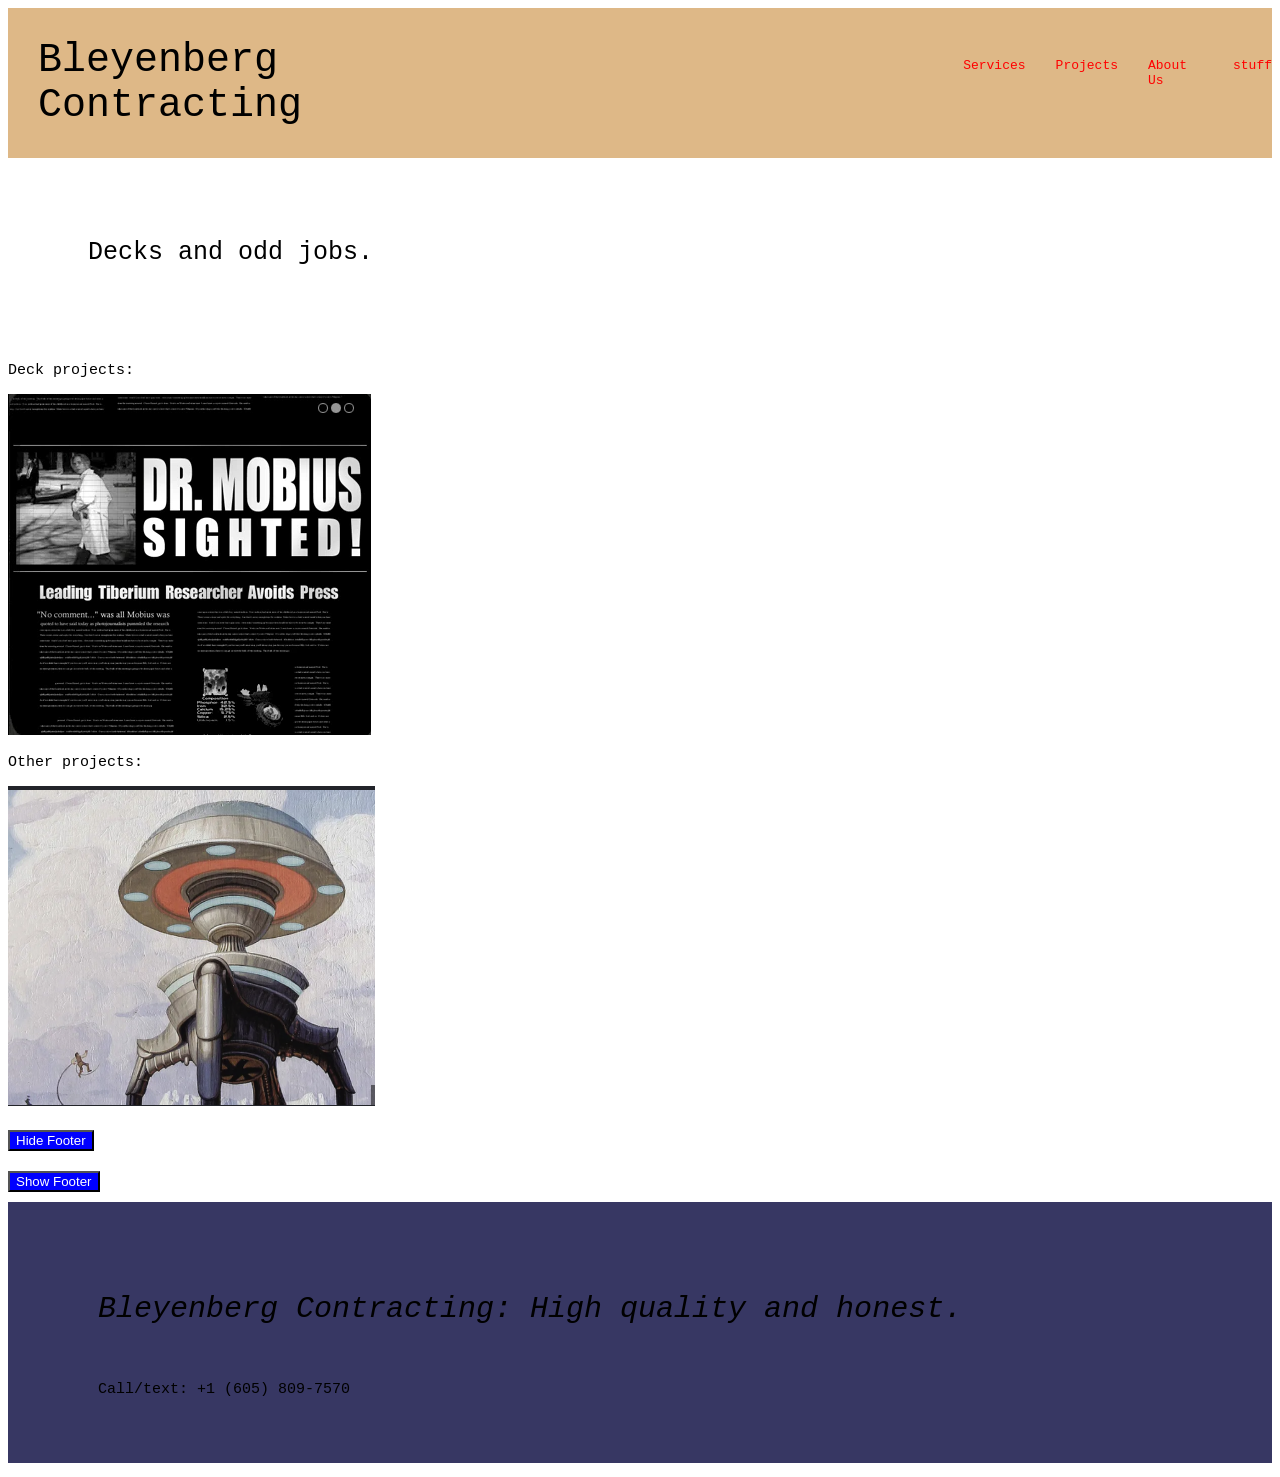
==== index.html @ ab6185de "Added text document for things to talk about." ====
<!DOCTYPE html>
<html lang="en">
    <head>
    <meta charset="UTF-8">
    <title>Bleyenberg Contracting</title>
    <link rel="stylesheet" href="styles.css">
</head>
<body>
    <div class="header">
        <a id="logo" href="index.html" >Bleyenberg Contracting</a>
      
       <!--<a class="link" href="contact.html">Contact</a>-->
        <a class="link"  href="services.html">Services</a>
        <a class="link"  href="projects.html">Projects</a>
        <a class="link"  href="about.html">About Us</a>
        <a class="link"  href="kindwords.html">stuff</a>
        
                                                
    </div>
        </div>

        <div class="nonsense">
            <div class="sumup">
                Decks and odd jobs.
            </div>
        </div>
        <!--
        <div class="appliances">
            <p id="app">Appliances available:</p>
        </div>
        
        
        <div id="appliancepic">
            <a href="projects.html">
                <img src="Kane.png" height=350px width=400px>

            </a>

            <a href="projects.html">
                <img src="Screenshot 2026-05-15 225939.png" height=400px width="400px">
            </a>

           
        </div>
        -->

<div class="deckspic">
    <p id="app">Deck projects:</p>
    <a href="projects.html">
        <img src="mobius.png">
    </a>

<div class="otherpic">
    <p id="app">Other projects:</p>
    <a href="projects.html">
        <img src="tripod.png">
    </a>
</div>

<!--<div class="javascript">
<button type="button" onclick="document.getElementById('demo').innerHTML = Date()">
Date and time</button>

<p id="demo"></p>

</div>-->


<div class="hidefooter">
    

<button type="button" onclick="document.getElementById('footer').style.display='none'">Hide Footer</button>
</div>


<div class="showfooter">

    <button type="button"
    onclick="document.getElementById('footer').style.display='flex'">Show Footer</button>
</div>





<div id="footer">
    <p class="footertext">
        Bleyenberg Contracting: High quality and honest.
    </p>



<div class="contact">
    <p id="app">Call/text: +1 (605) 809-7570</p>
   

</div>
</div>


</div>
</body>
</html>
---- styles.css ----
.header {
    display: flex;
    font-family: monospace;  
    flex-direction: row;    
    background-color: burlywood;
    

}


a#logo {
    display: flex;
    color: black;
    font-size: 40px;
    padding: 30px;
    text-decoration: none;
    margin-right:400px;
    
}

a.link {
    display: flex;
    text-decoration: none;
    color: red;
    justify-content: flex-end;
    flex-direction: row;
    padding-top: 50px;
    margin-left: 30px;

}

.sumup {
    display: flex;
    padding: 80px;
    font-family: 'Courier New', Courier, monospace;
    font-size: 25px;
}


#app {
    display: flex;
    font-family: monospace;
    font-size: 15px;
}

#appliancepic {
    display: flex;
    flex-direction: row;
    
}


.footertext {
    display:flex;
    font-family: monospace;
    font-size: 30px;
    font-style: italic;
    margin-top: 40px;
    margin-bottom: 40px;
    margin-right: 40px;
    margin-left: 40px;

}

#footer {
    display:flex;
    padding: 50px;
    background-color: rgb(55, 55, 99);
    flex-direction: column;
    justify-content: flex-end;
    min-height: 100%;
    margin-top: 200px;
    margin-top: 10px;
}

.contact {
    display: flex;
    margin-left: 40px;
    flex-direction: column;
}


#rut {
    display: flex;
    font-family: 'Courier New', Courier, monospace;
}

#ru {
   font-family: 'Courier New', Courier, monospace;

}

.form {
    display: flex;
    padding: 20px;
    flex-direction: column;
    
}

.text {
    display: flex;
    justify-content: center;
}

.submitstuff {
    display: flex;
    padding: 10px;
    background-color: burlywood;
    margin: 10px;
    border-radius: 25px;
    justify-content: center;
    
}

.word {
    display: flex;
    font-family: 'Courier New', Courier, monospace;
}

.yo {
    display:flex;
    font-family: 'Courier New', Courier, monospace;
}

h1 {
    display:flex;
    font-family: 'Lucida Sans', 'Lucida Sans Regular', 'Lucida Grande', 'Lucida Sans Unicode', Geneva, Verdana, sans-serif;
}

.junk {
    display: flex;
    font-family: 'Lucida Sans', 'Lucida Sans Regular', 'Lucida Grande', 'Lucida Sans Unicode', Geneva, Verdana, sans-serif;
    font-size: 20px;
    justify-content: center;
}

.ukachoka {
    display: flex;
    flex-direction: row;
}

.ya {
    display: flex;
    padding: 20px;
    
}


.stuff {
    display: flex;
    display: flex;
    font-family: 'Lucida Sans', 'Lucida Sans Regular', 'Lucida Grande', 'Lucida Sans Unicode', Geneva, Verdana, sans-serif;
    font-size: 20px;
    justify-content: center;
}

.projectsgroup {
    display: grid;
    flex-direction: column;
    grid-template-columns: repeat(3, 1fr);

}


button {
    display:flex;
    color: white;
    justify-content: center;
    background-color: blue;
    gap: 8px;
    margin-top: 20px;
   }


   #java {
    display: flex;
   }

  .hideafooter {
    display: flex;
    margin-top: 50px;
  }


  #footerr {
    display:flex;
    padding: 50px;
    background-color: rgb(55, 55, 99);
    flex-direction: column;
    justify-content: flex-end;
    min-height: 100%;
    margin-top: 400px;

}

.footermod {
    display: flex;
    flex-direction: column;
    marign
}
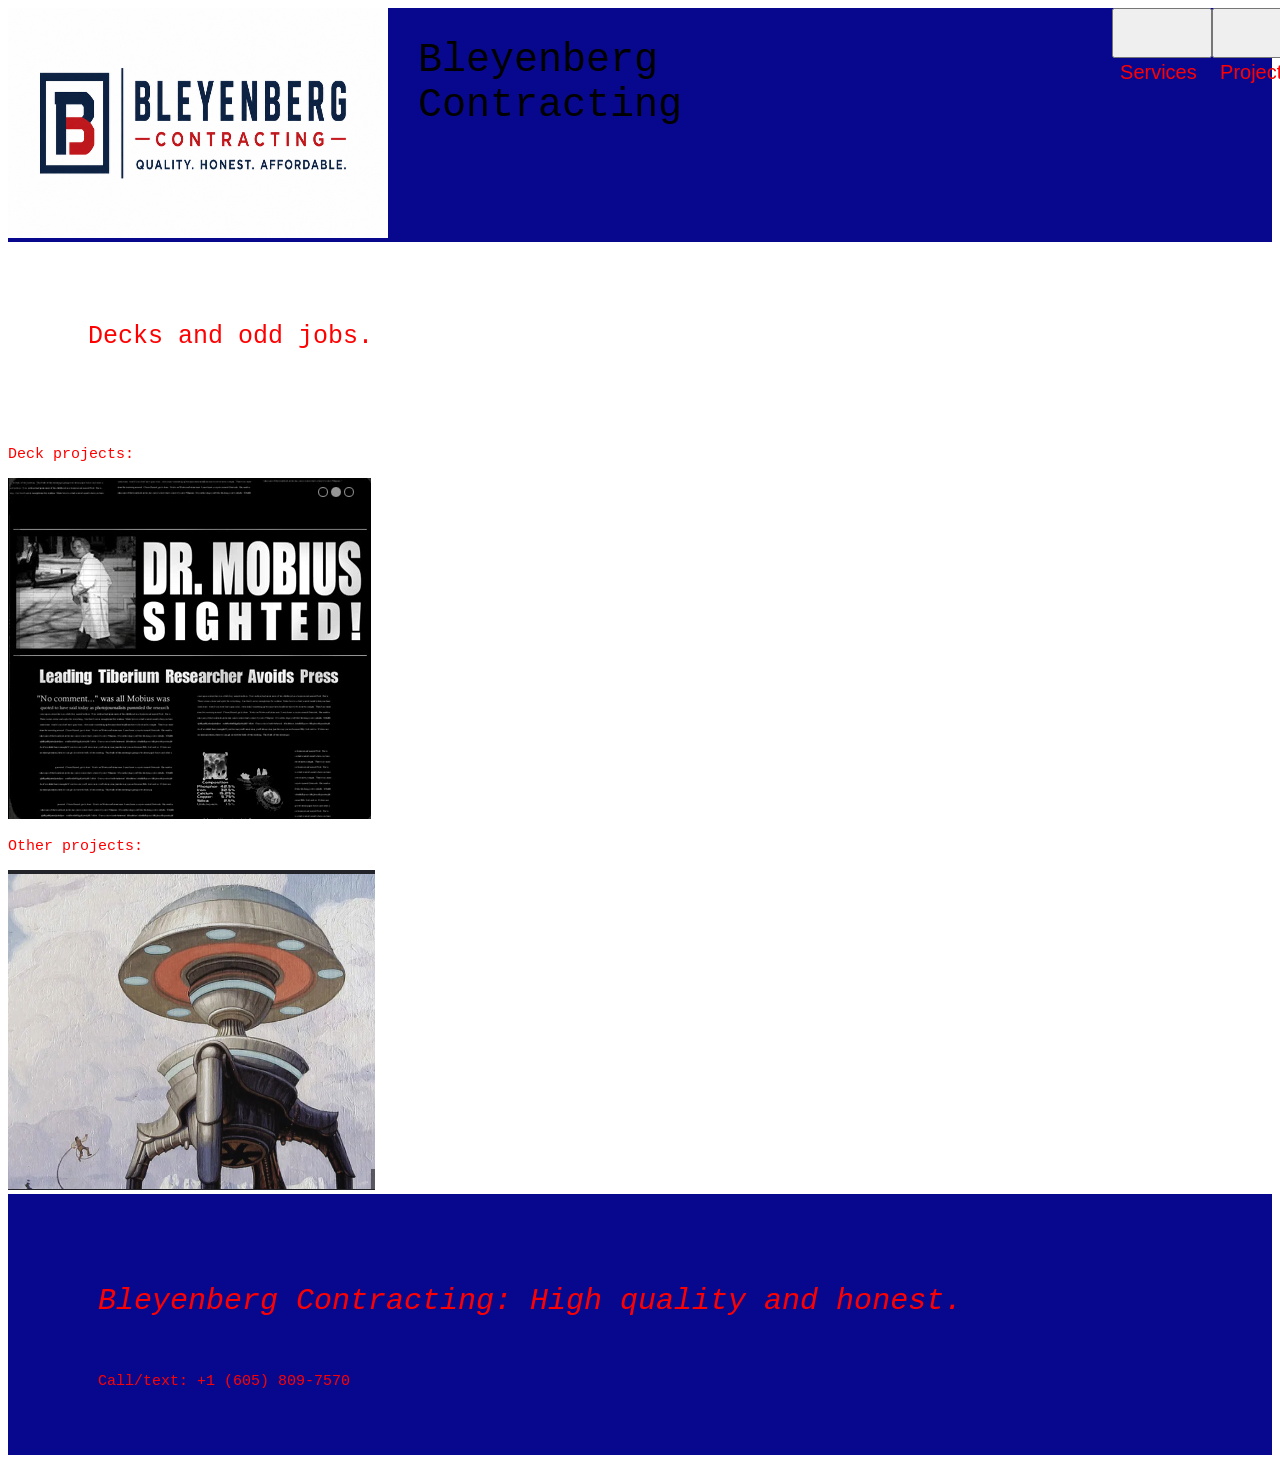
==== commit cbf6cfc8: "testing to see if committing shows" ====
--- a/index.html
+++ b/index.html
@@ -1,5 +1,5 @@
 <!DOCTYPE html>
-<html lang="en">
+<html lang="eng">
     <head>
     <meta charset="UTF-8">
     <title>Bleyenberg Contracting</title>
@@ -7,14 +7,23 @@
 </head>
 <body>
     <div class="header">
+      <a href="index.html"><img src="pictures/logo.png" width="380px" height="230px"></a>
         <a id="logo" href="index.html" >Bleyenberg Contracting</a>
-      
-       <!--<a class="link" href="contact.html">Contact</a>-->
+        <!--<button>
+        <a class="link" href="contact.html">Contact</a>
+        </button>-->
+        <button id="topbutton">
         <a class="link"  href="services.html">Services</a>
+        </button>
+        <button id="topbutton">
         <a class="link"  href="projects.html">Projects</a>
+        </button>
+        <button id="topbutton">
         <a class="link"  href="about.html">About Us</a>
+        </button>
+        <button id="topbutton">
         <a class="link"  href="kindwords.html">stuff</a>
-        
+        </button>
                                                 
     </div>
         </div>
@@ -57,33 +66,7 @@
     </a>
 </div>
 
-<!--<div class="javascript">
-<button type="button" onclick="document.getElementById('demo').innerHTML = Date()">
-Date and time</button>
-
-<p id="demo"></p>
-
-</div>-->
-
-
-<div class="hidefooter">
-    
-
-<button type="button" onclick="document.getElementById('footer').style.display='none'">Hide Footer</button>
-</div>
-
-
-<div class="showfooter">
-
-    <button type="button"
-    onclick="document.getElementById('footer').style.display='flex'">Show Footer</button>
-</div>
-
-
-
-
-
-<div id="footer">
+<div class="footer">
     <p class="footertext">
         Bleyenberg Contracting: High quality and honest.
     </p>
--- a/styles.css
+++ b/styles.css
@@ -2,8 +2,7 @@
     display: flex;
     font-family: monospace;  
     flex-direction: row;    
-    background-color: burlywood;
-    
+    background-color: rgb(8, 8, 143);
 
 }
 
@@ -18,6 +17,12 @@
     
 }
 
+#topbutton {
+    display: flex;
+    width: 100px;
+    height: 50px;
+}
+
 a.link {
     display: flex;
     text-decoration: none;
@@ -25,8 +30,9 @@
     justify-content: flex-end;
     flex-direction: row;
     padding-top: 50px;
-    margin-left: 30px;
-
+    margin-right: 10px;
+    gap: 30px;
+    font-size: 20px;
 }
 
 .sumup {
@@ -34,6 +40,7 @@
     padding: 80px;
     font-family: 'Courier New', Courier, monospace;
     font-size: 25px;
+    color: red
 }
 
 
@@ -41,6 +48,7 @@
     display: flex;
     font-family: monospace;
     font-size: 15px;
+    color: red
 }
 
 #appliancepic {
@@ -59,18 +67,15 @@
     margin-bottom: 40px;
     margin-right: 40px;
     margin-left: 40px;
-
+    color: red
 }
 
-#footer {
+.footer {
     display:flex;
     padding: 50px;
-    background-color: rgb(55, 55, 99);
+    background-color: rgb(8, 8, 143);
     flex-direction: column;
-    justify-content: flex-end;
-    min-height: 100%;
-    margin-top: 200px;
-    margin-top: 10px;
+
 }
 
 .contact {
@@ -142,7 +147,6 @@
 .ya {
     display: flex;
     padding: 20px;
-    
 }
 
 
@@ -152,49 +156,4 @@
     font-family: 'Lucida Sans', 'Lucida Sans Regular', 'Lucida Grande', 'Lucida Sans Unicode', Geneva, Verdana, sans-serif;
     font-size: 20px;
     justify-content: center;
-}
-
-.projectsgroup {
-    display: grid;
-    flex-direction: column;
-    grid-template-columns: repeat(3, 1fr);
-
-}
-
-
-button {
-    display:flex;
-    color: white;
-    justify-content: center;
-    background-color: blue;
-    gap: 8px;
-    margin-top: 20px;
-   }
-
-
-   #java {
-    display: flex;
-   }
-
-  .hideafooter {
-    display: flex;
-    margin-top: 50px;
-  }
-
-
-  #footerr {
-    display:flex;
-    padding: 50px;
-    background-color: rgb(55, 55, 99);
-    flex-direction: column;
-    justify-content: flex-end;
-    min-height: 100%;
-    margin-top: 400px;
-
-}
-
-.footermod {
-    display: flex;
-    flex-direction: column;
-    marign
 }
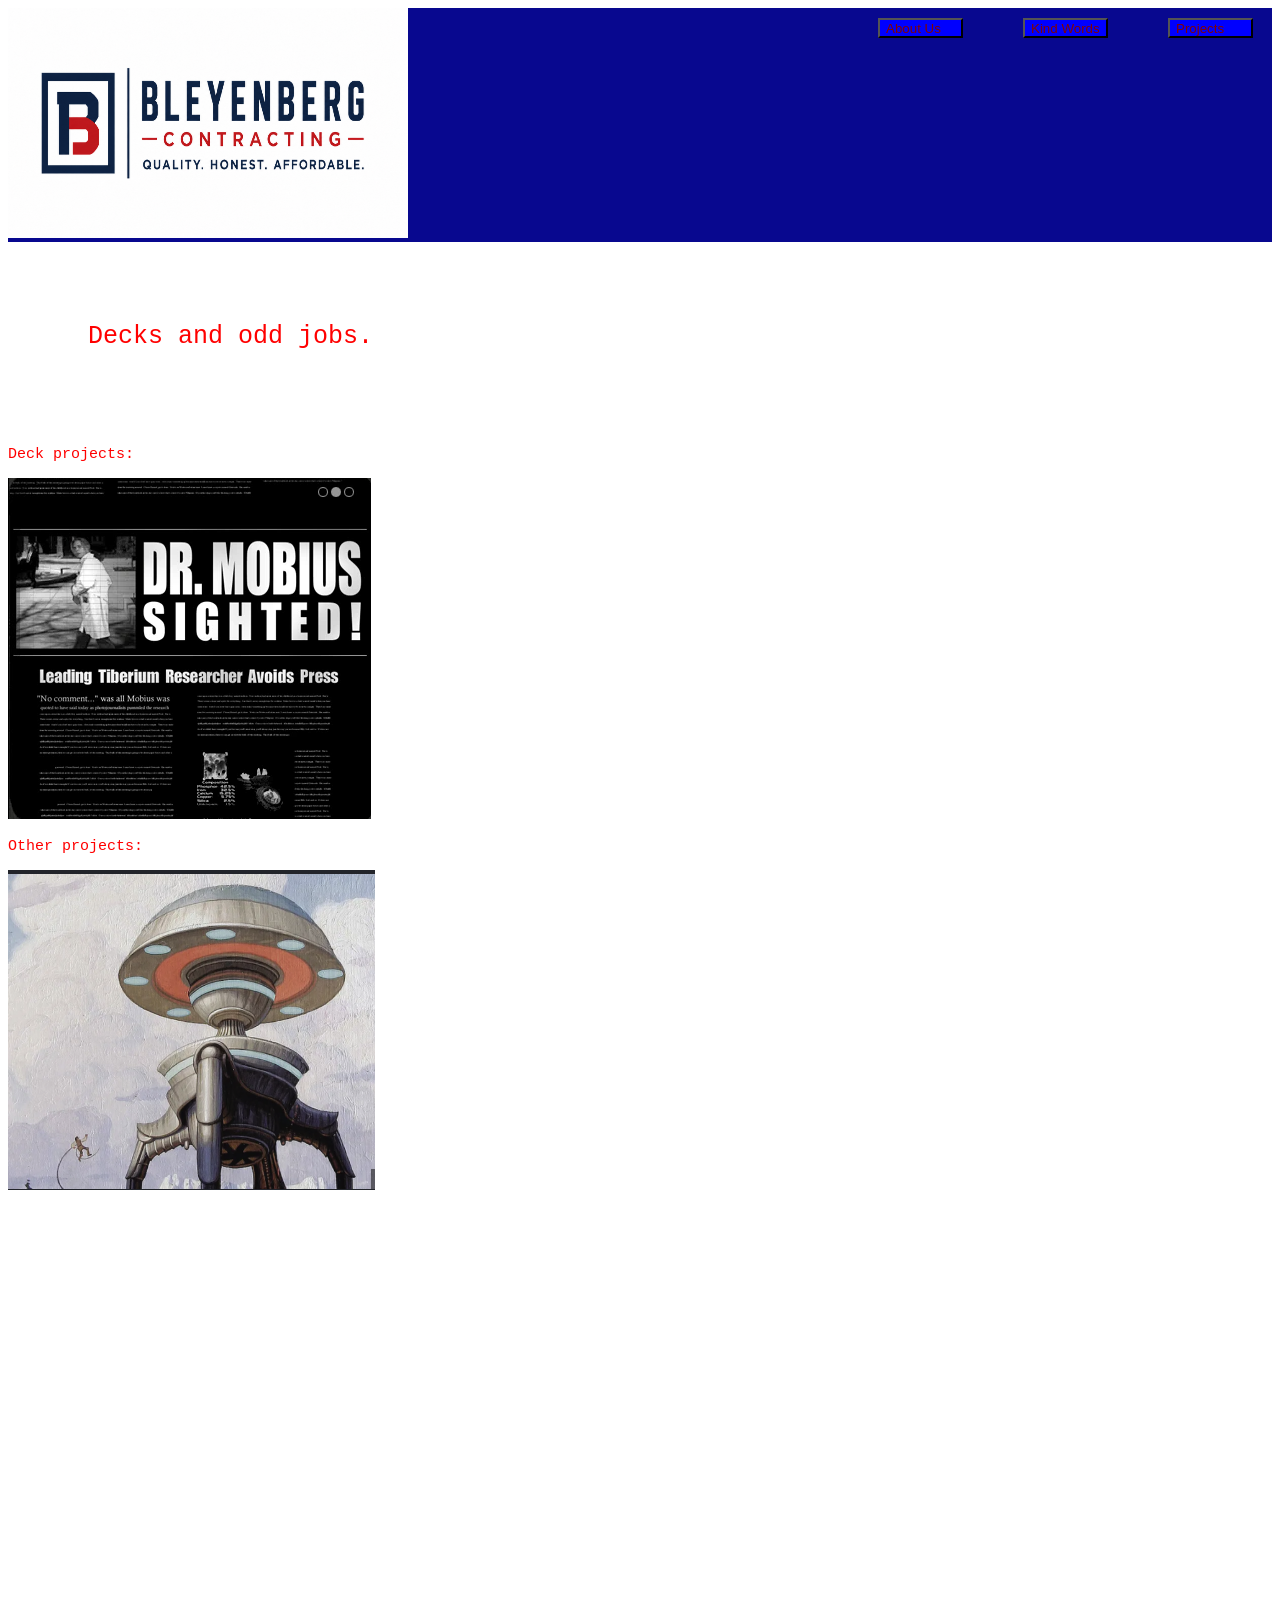
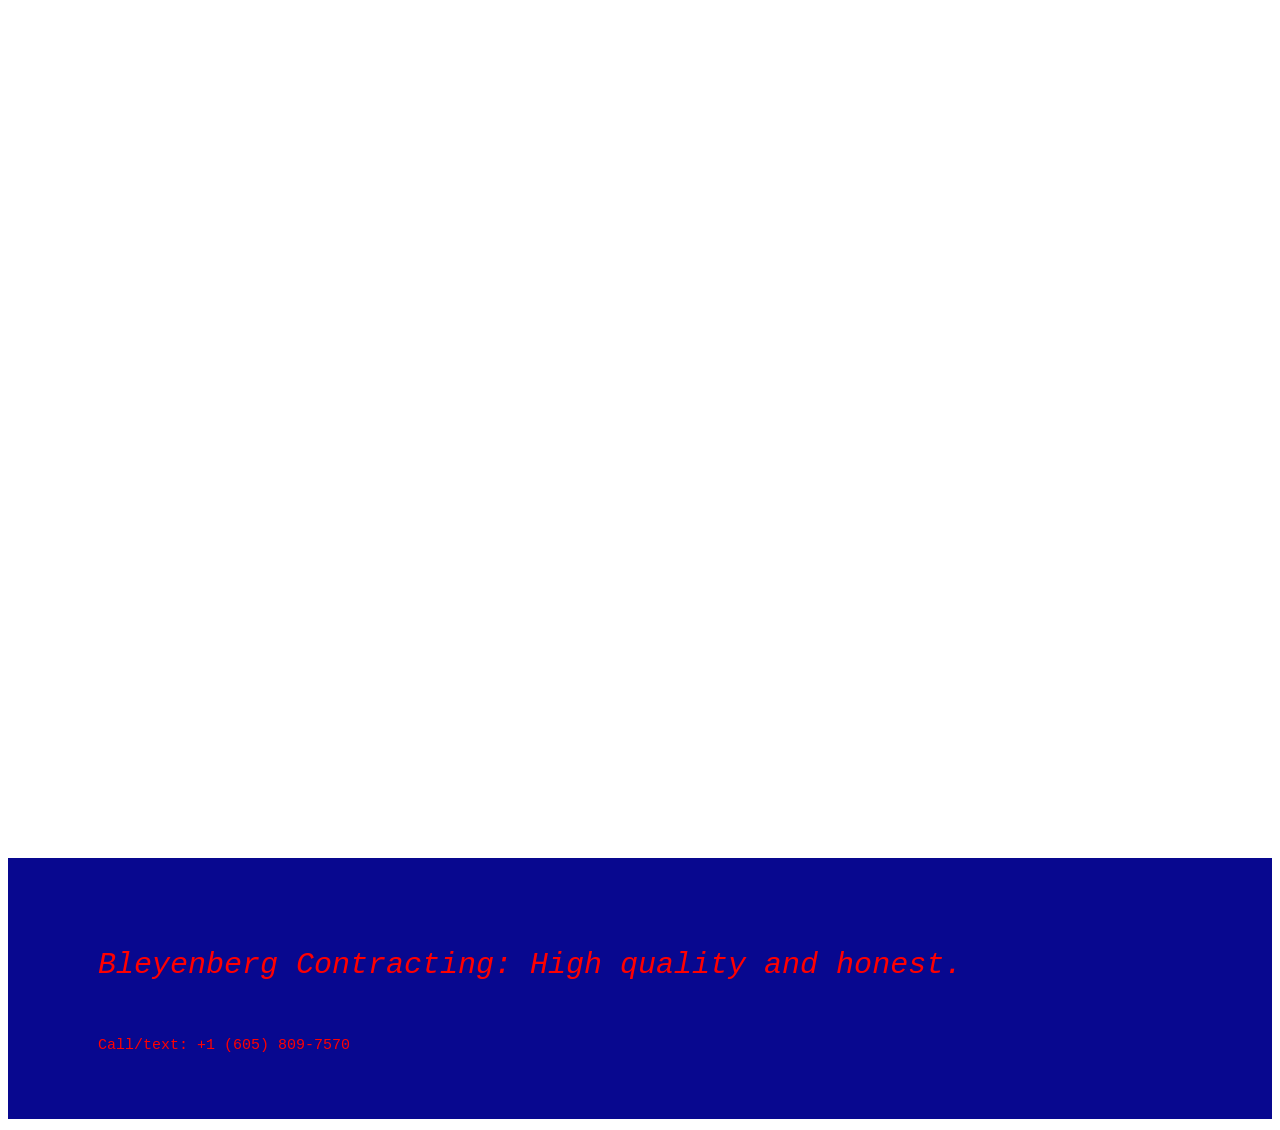
==== commit d1d7214f: "Fixed footer margin issues, changed all footers to 100% margin-top, fixed buttons." ====
--- a/index.html
+++ b/index.html
@@ -6,26 +6,18 @@
     <link rel="stylesheet" href="styles.css">
 </head>
 <body>
-    <div class="header">
-      <a href="index.html"><img src="pictures/logo.png" width="380px" height="230px"></a>
-        <a id="logo" href="index.html" >Bleyenberg Contracting</a>
-        <!--<button>
-        <a class="link" href="contact.html">Contact</a>
-        </button>-->
-        <button id="topbutton">
-        <a class="link"  href="services.html">Services</a>
-        </button>
-        <button id="topbutton">
-        <a class="link"  href="projects.html">Projects</a>
-        </button>
-        <button id="topbutton">
-        <a class="link"  href="about.html">About Us</a>
-        </button>
-        <button id="topbutton">
-        <a class="link"  href="kindwords.html">stuff</a>
-        </button>
+     <div class="header">
+       <a href="index.html"><img src="pictures/logo.png" width="400px" height="230px"></a>
+        <a id="logo" href="index.html"></a>
+        <div class="buttons">
+  <button class="topbutton"><a id="subtext" href=about.html>About Us</a></button>
+   <button class="topbutton"><a id="subtext" href="kindwords.html">Kind Words</a></button>
+   <button class="topbutton"><a id="subtext" href="projects.html">Projects</a></button>
+   <button class="topbutton"><a id="subtext" href="services.html">Services</a></button>
+        </div>
                                                 
     </div>
+
         </div>
 
         <div class="nonsense">
--- a/styles.css
+++ b/styles.css
@@ -3,8 +3,11 @@
     font-family: monospace;  
     flex-direction: row;    
     background-color: rgb(8, 8, 143);
+    padding: 0;
+    margin: 0;
+    
+}
 
-}
 
 
 a#logo {
@@ -17,10 +20,26 @@
     
 }
 
-#topbutton {
+#subtext {
     display: flex;
-    width: 100px;
-    height: 50px;
+    text-decoration: none;
+    color: rgb(128, 4, 4);
+    justify-content: center;
+    
+}
+
+.topbutton {
+    display: flex;
+    width: 85px;
+    height: 20px;
+    margin: 10px;
+    background-color: blue;
+  
+}
+
+.buttons {
+    display:flex;
+    gap: 40px;
 }
 
 a.link {
@@ -75,6 +94,7 @@
     padding: 50px;
     background-color: rgb(8, 8, 143);
     flex-direction: column;
+    margin-top: 100%;
 
 }
 
@@ -156,4 +176,12 @@
     font-family: 'Lucida Sans', 'Lucida Sans Regular', 'Lucida Grande', 'Lucida Sans Unicode', Geneva, Verdana, sans-serif;
     font-size: 20px;
     justify-content: center;
+}
+
+.footerforabout {
+    display:flex;
+    padding: 50px;
+    margin-top: 100%;
+    background-color: rgb(8, 8, 143);
+    flex-direction: column;
 }
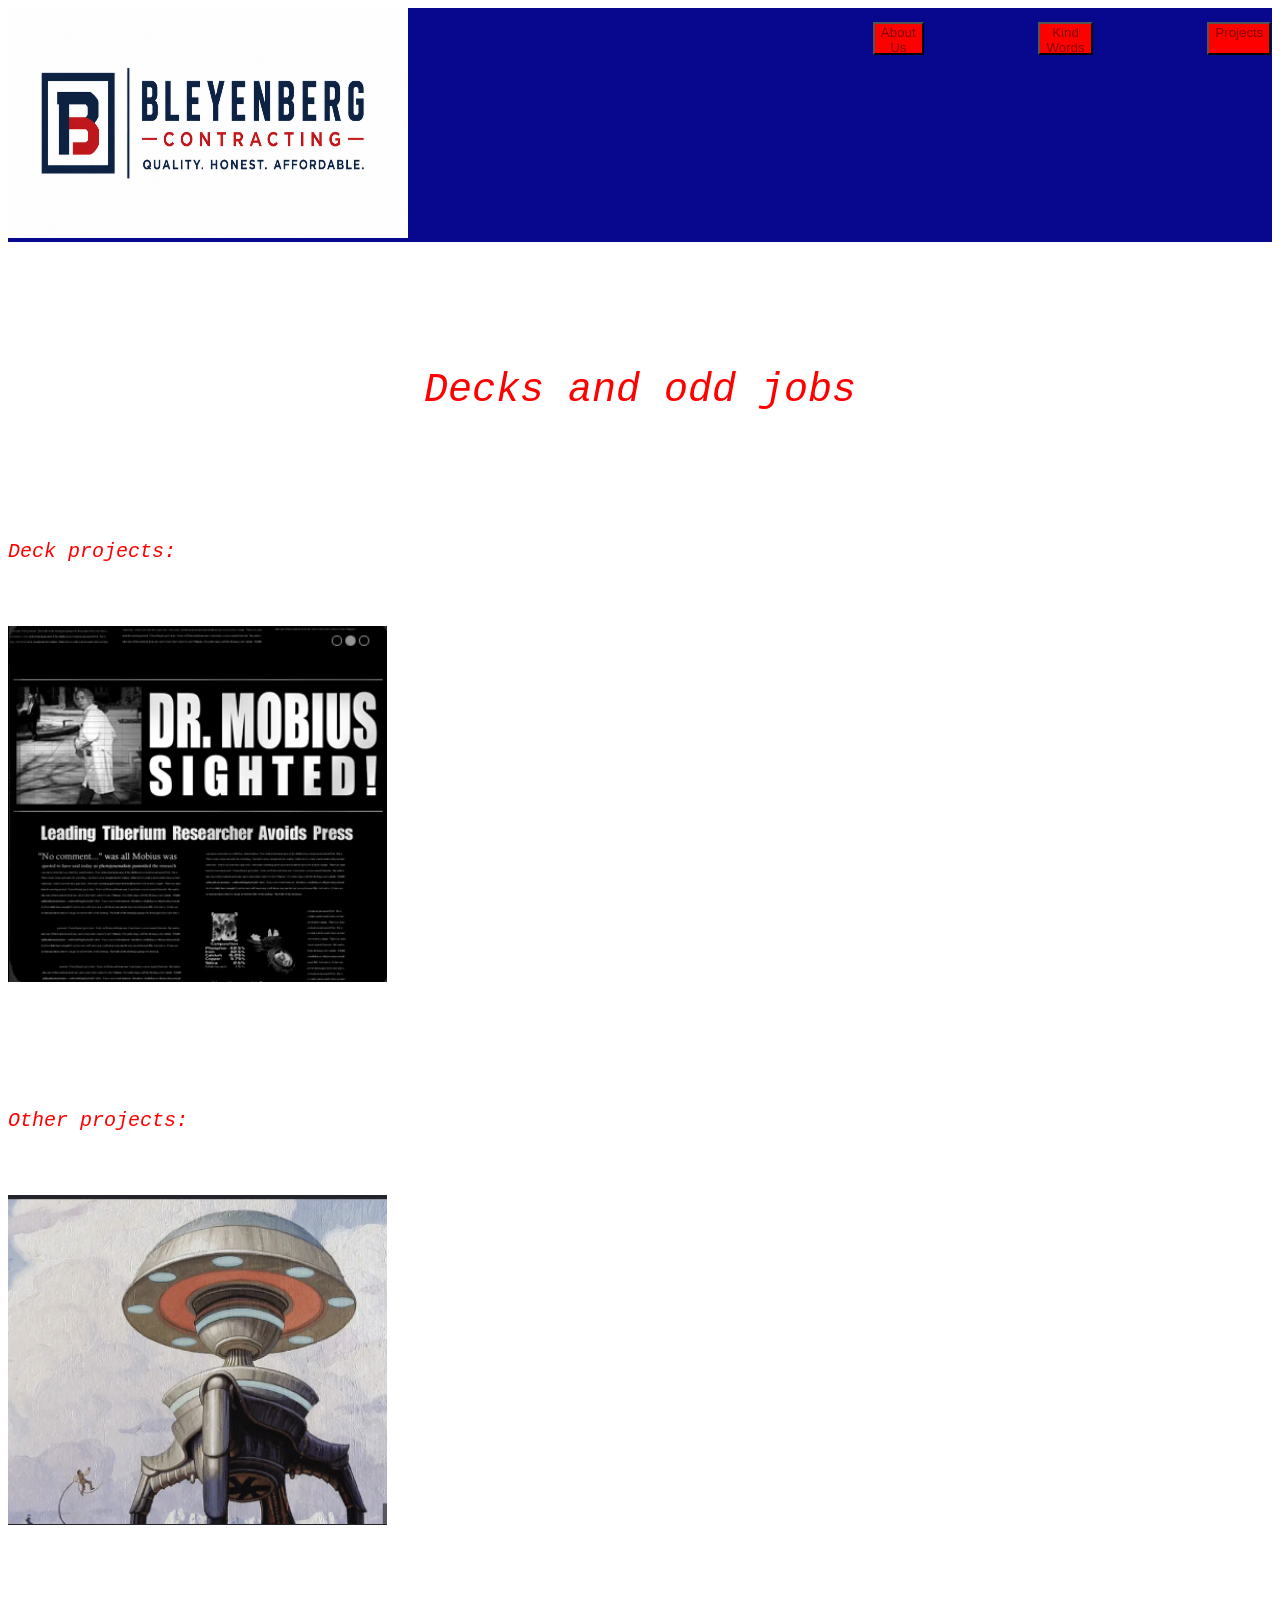
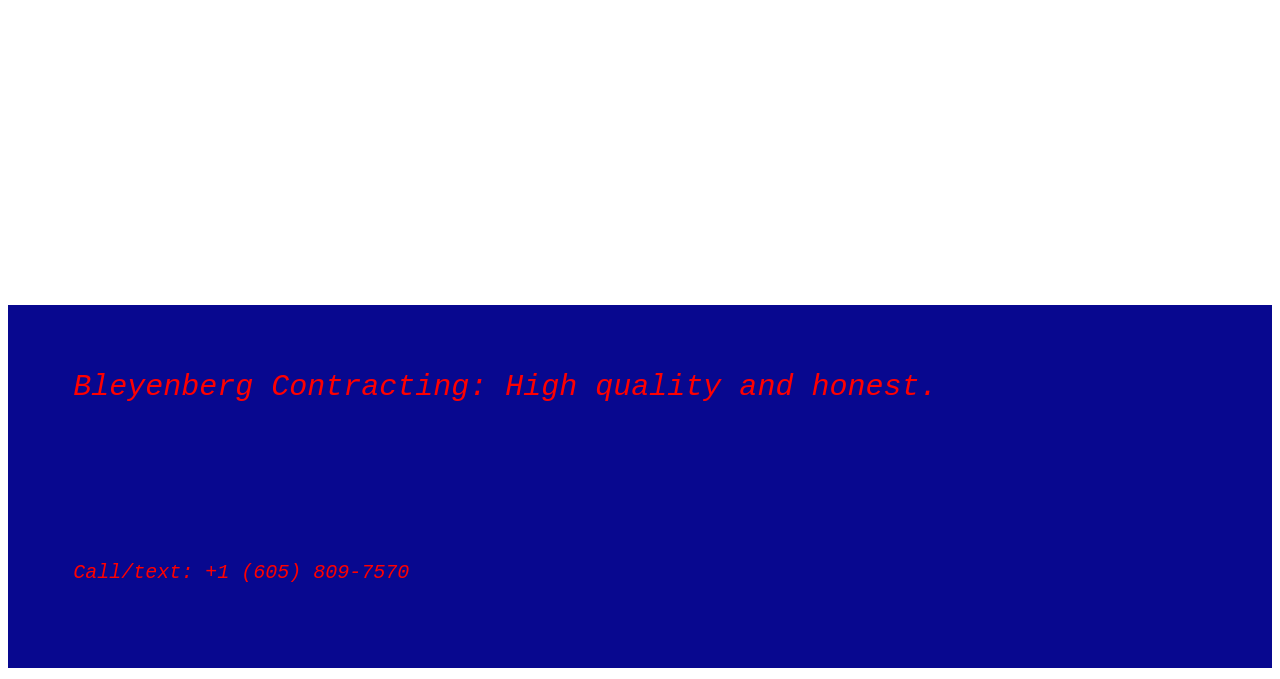
==== commit f8a9a302: "Made the whole thing phone compatible." ====
--- a/index.html
+++ b/index.html
@@ -22,7 +22,7 @@
 
         <div class="nonsense">
             <div class="sumup">
-                Decks and odd jobs.
+                Decks and odd jobs
             </div>
         </div>
         <!--
@@ -45,16 +45,16 @@
         </div>
         -->
 
-<div class="deckspic">
+<div class="pic">
     <p id="app">Deck projects:</p>
     <a href="projects.html">
-        <img src="mobius.png">
+        <img class="projpic" src="mobius.png">
     </a>
 
-<div class="otherpic">
+<div class="pic">
     <p id="app">Other projects:</p>
     <a href="projects.html">
-        <img src="tripod.png">
+        <img class="projpic" src="tripod.png">
     </a>
 </div>
 
--- a/styles.css
+++ b/styles.css
@@ -3,8 +3,8 @@
     font-family: monospace;  
     flex-direction: row;    
     background-color: rgb(8, 8, 143);
-    padding: 0;
-    margin: 0;
+    padding: 0%;
+    margin: 0%;
     
 }
 
@@ -14,7 +14,7 @@
     display: flex;
     color: black;
     font-size: 40px;
-    padding: 30px;
+    padding: 2%;
     text-decoration: none;
     margin-right:400px;
     
@@ -30,16 +30,16 @@
 
 .topbutton {
     display: flex;
-    width: 85px;
-    height: 20px;
-    margin: 10px;
-    background-color: blue;
+    width: 25%;
+    height: 14%;
+    margin: 5%;
+    background-color: red;
   
 }
 
 .buttons {
     display:flex;
-    gap: 40px;
+    gap: 30%;
 }
 
 a.link {
@@ -56,18 +56,26 @@
 
 .sumup {
     display: flex;
-    padding: 80px;
-    font-family: 'Courier New', Courier, monospace;
-    font-size: 25px;
+    flex-direction: row;
+    margin-top: 10%;
+    justify-content: center;
+    font-family: 'Courier New', Courier, monospace;
+    font-size: 40px;
+    font-style: italic;
     color: red
 }
 
 
 #app {
     display: flex;
+    flex: row;
+    justify-self: center;
+    font-style: italic;
     font-family: monospace;
-    font-size: 15px;
-    color: red
+    font-size: 20px;
+    color: red;
+    margin-bottom: 5%;
+    margin-top: 10%;
 }
 
 #appliancepic {
@@ -91,10 +99,10 @@
 
 .footer {
     display:flex;
-    padding: 50px;
+    padding: 2%;
     background-color: rgb(8, 8, 143);
     flex-direction: column;
-    margin-top: 100%;
+    margin-top: 30%;
 
 }
 
@@ -120,6 +128,23 @@
     padding: 20px;
     flex-direction: column;
     
+}
+
+.projpic {
+    display: flex;
+    flex-direction:row;
+    height: 30%;
+    width: 30%;
+}
+
+.dexpic {
+    display: flex;
+    flex-direction: column;
+}
+
+.otherpic {
+    display: flex;
+    flex-direction: column;
 }
 
 .text {
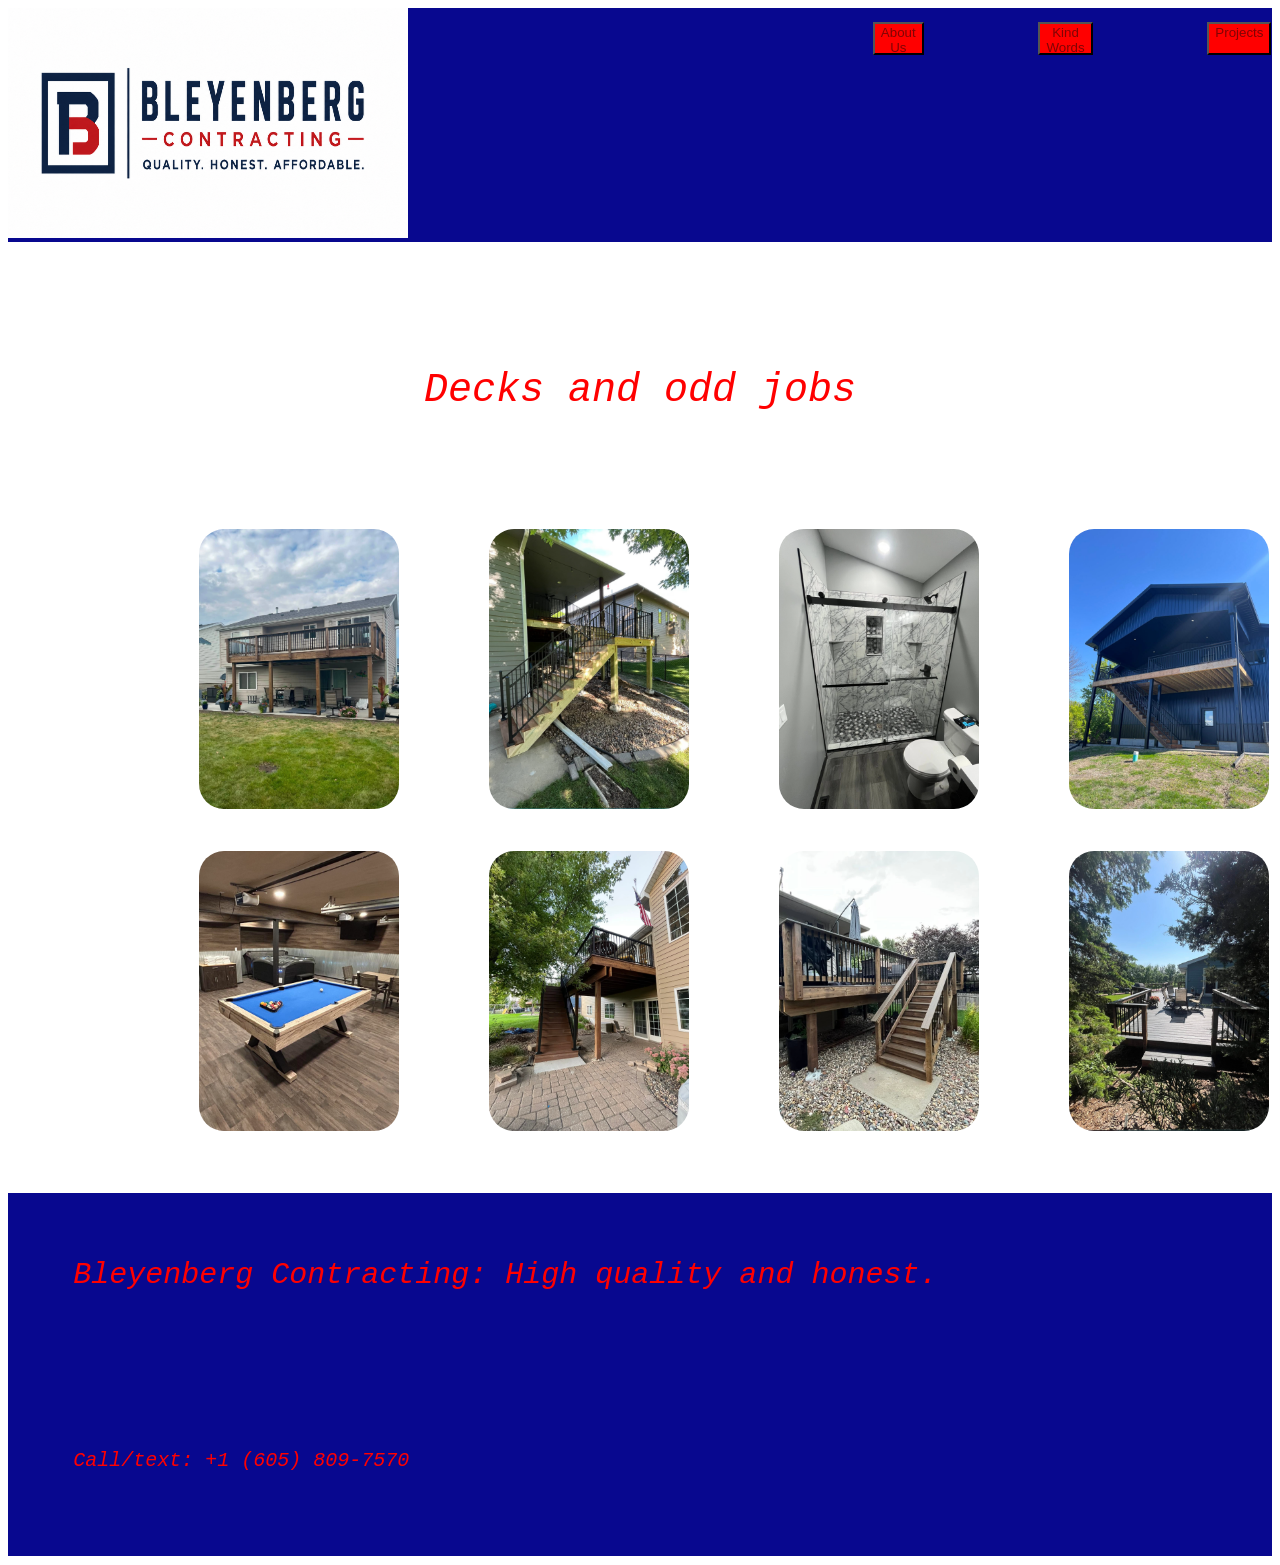
==== commit 0fd14bf6: "Totally overhauled main pictures and project pictures." ====
--- a/index.html
+++ b/index.html
@@ -25,38 +25,65 @@
                 Decks and odd jobs
             </div>
         </div>
-        <!--
-        <div class="appliances">
-            <p id="app">Appliances available:</p>
-        </div>
-        
-        
-        <div id="appliancepic">
-            <a href="projects.html">
-                <img src="Kane.png" height=350px width=400px>
 
-            </a>
 
-            <a href="projects.html">
-                <img src="Screenshot 2026-05-15 225939.png" height=400px width="400px">
-            </a>
+<a href="projects.html">
+<div class="picturesntext">
+                                                            <figure>
+                                                            <img class ="grandprix" src="pictures/cedartone.png" height="200px" width="200px">
+                                                            <div id="undertext"></div>
+                                                            </figure>
+                                                            <figure>
+                                                            <img class ="grandprix" src="pictures/greentree.png" height="200px" width="200px">
+                                                            <div id="undertext"></div>
+                                                            </figure>
+                                                            <figure>
+                                                            <img class ="grandprix" src="pictures/bathroom.png" height="200px" width="200px">
+                                                            <div id="undertext"></div>
+                                                            </figure>
+                                                            <figure>
+                                                            <img class ="grandprix" src="pictures/richdeck.png" height="200px" width="200px">
+                                                            <div id="undertext"></div>
+                                                            </figure>
+                                                            <figure>
+                                                            <img class ="grandprix" src="pictures/pooltable.png" height="200px" width="200px">
+                                                            <div id="undertext"></div>
+                                                            </figure>
+                                                            <figure>
+                                                            <img class ="grandprix" src="pictures/cedartone2 (2).png" height="200px" width="200px">
+                                                            <div id="undertext"></div>
+                                                            </figure>
+                                                            <figure>
+                                                            <img class ="grandprix" src="pictures/cedartone3.png" height="200px" width="200px">
+                                                            <div id="undertext"></div>
+                                                            </figure>
+                                                            <figure>
+                                                            <img class ="grandprix" src="pictures/cedartone4.png" height="200px" width="200px">
+                                                            <div id="undertext"></div>
+                                                            </figure>
 
-           
-        </div>
-        -->
+                                </div>
+</a>
 
-<div class="pic">
-    <p id="app">Deck projects:</p>
-    <a href="projects.html">
-        <img class="projpic" src="mobius.png">
-    </a>
 
-<div class="pic">
-    <p id="app">Other projects:</p>
-    <a href="projects.html">
-        <img class="projpic" src="tripod.png">
-    </a>
-</div>
+        <!--<div class="picturesntext">
+     <figure>
+    <img class="picture" src="pictures/cedartone.png" height="200px">
+     <figcaption id="undertext"></figcaption>
+    </figure>
+    <figure>
+    <img class="picture" src="pictures/cedartone.png" height="200px">
+     <figcaption id="undertext"></figcaption>
+    </figure>
+    <figure>
+    <img class="picture" src="pictures/cedartone.png" height="200px">
+     <figcaption id="undertext"></figcaption>
+    </figure>
+
+    
+   </div>-->
+
+
 
 <div class="footer">
     <p class="footertext">
--- a/styles.css
+++ b/styles.css
@@ -18,6 +18,21 @@
     text-decoration: none;
     margin-right:400px;
     
+}
+
+.currentprojects {
+    display: grid;
+    flex-direction: column;
+    height: 200px;
+    width: 150px;
+    object-fit: cover;
+    grid-template-columns: repeat(3, 1fr);
+    gap: 10px;
+    border-radius: 25px;
+    text-align: center;
+    position: relative;
+    padding: 100px;
+    margin-left: 200px;
 }
 
 #subtext {
@@ -133,14 +148,39 @@
 .projpic {
     display: flex;
     flex-direction:row;
-    height: 30%;
-    width: 30%;
+    height: 40%;
+    width: 82;
+
+}
+
+.projpic2 {
+    display: flex;
+    flex-direction: row;
+    height: 40%;
+    width: 82;
 }
 
 .dexpic {
     display: flex;
     flex-direction: column;
-}
+    grid-template-columns: repeat(3, 1fr);
+}
+
+.projpic:hover {
+    transform: scale(1.2); 
+    position: relative;
+}
+
+.projpic2:hover {
+    transform: scale(1.2); 
+    position: relative;
+}
+
+.topbutton:hover {
+    transform: scale(1.2); 
+    position: relative;
+}
+
 
 .otherpic {
     display: flex;
@@ -177,11 +217,12 @@
     font-family: 'Lucida Sans', 'Lucida Sans Regular', 'Lucida Grande', 'Lucida Sans Unicode', Geneva, Verdana, sans-serif;
 }
 
-.junk {
+.descript {
     display: flex;
     font-family: 'Lucida Sans', 'Lucida Sans Regular', 'Lucida Grande', 'Lucida Sans Unicode', Geneva, Verdana, sans-serif;
     font-size: 20px;
     justify-content: center;
+    padding: 25%;
 }
 
 .ukachoka {
@@ -189,10 +230,7 @@
     flex-direction: row;
 }
 
-.ya {
-    display: flex;
-    padding: 20px;
-}
+
 
 
 .stuff {
@@ -209,4 +247,57 @@
     margin-top: 100%;
     background-color: rgb(8, 8, 143);
     flex-direction: column;
-}+}
+
+
+#undertext {
+    display: flex;
+    flex-direction: row;
+    font-family:'Gill Sans', 'Gill Sans MT', Calibri, 'Trebuchet MS', sans-serif;
+}
+
+.picturesntext {
+    display: grid;
+    flex-direction: row;
+    height: 200px;
+    width: 150px;
+    object-fit: cover;
+    grid-template-columns: repeat(4, 1fr);
+    gap: 10px;
+    border-radius: 25px;
+    text-align: center;
+    position: relative;
+    padding: 100px;
+    margin-left: 4%;    
+}
+
+
+.grandprix {
+    display: grid;
+    flex-direction: row;
+    height: 280px;
+    width: 200px;
+    object-fit: cover;
+    grid-template-columns: repeat(4, 1fr);
+    gap: 10px;
+    border-radius: 25px;
+    place-self: center;
+}
+
+figure:hover {
+    transform: scale(1.2); 
+    position: relative;
+}
+
+.fullview {
+    display: flex;
+    flex-direction: column;
+    gap:15%;
+}
+
+.projdescription {
+    display: flex;
+    font-family: 'Courier New', Courier, monospace;
+    font-size: 20px;
+}
+
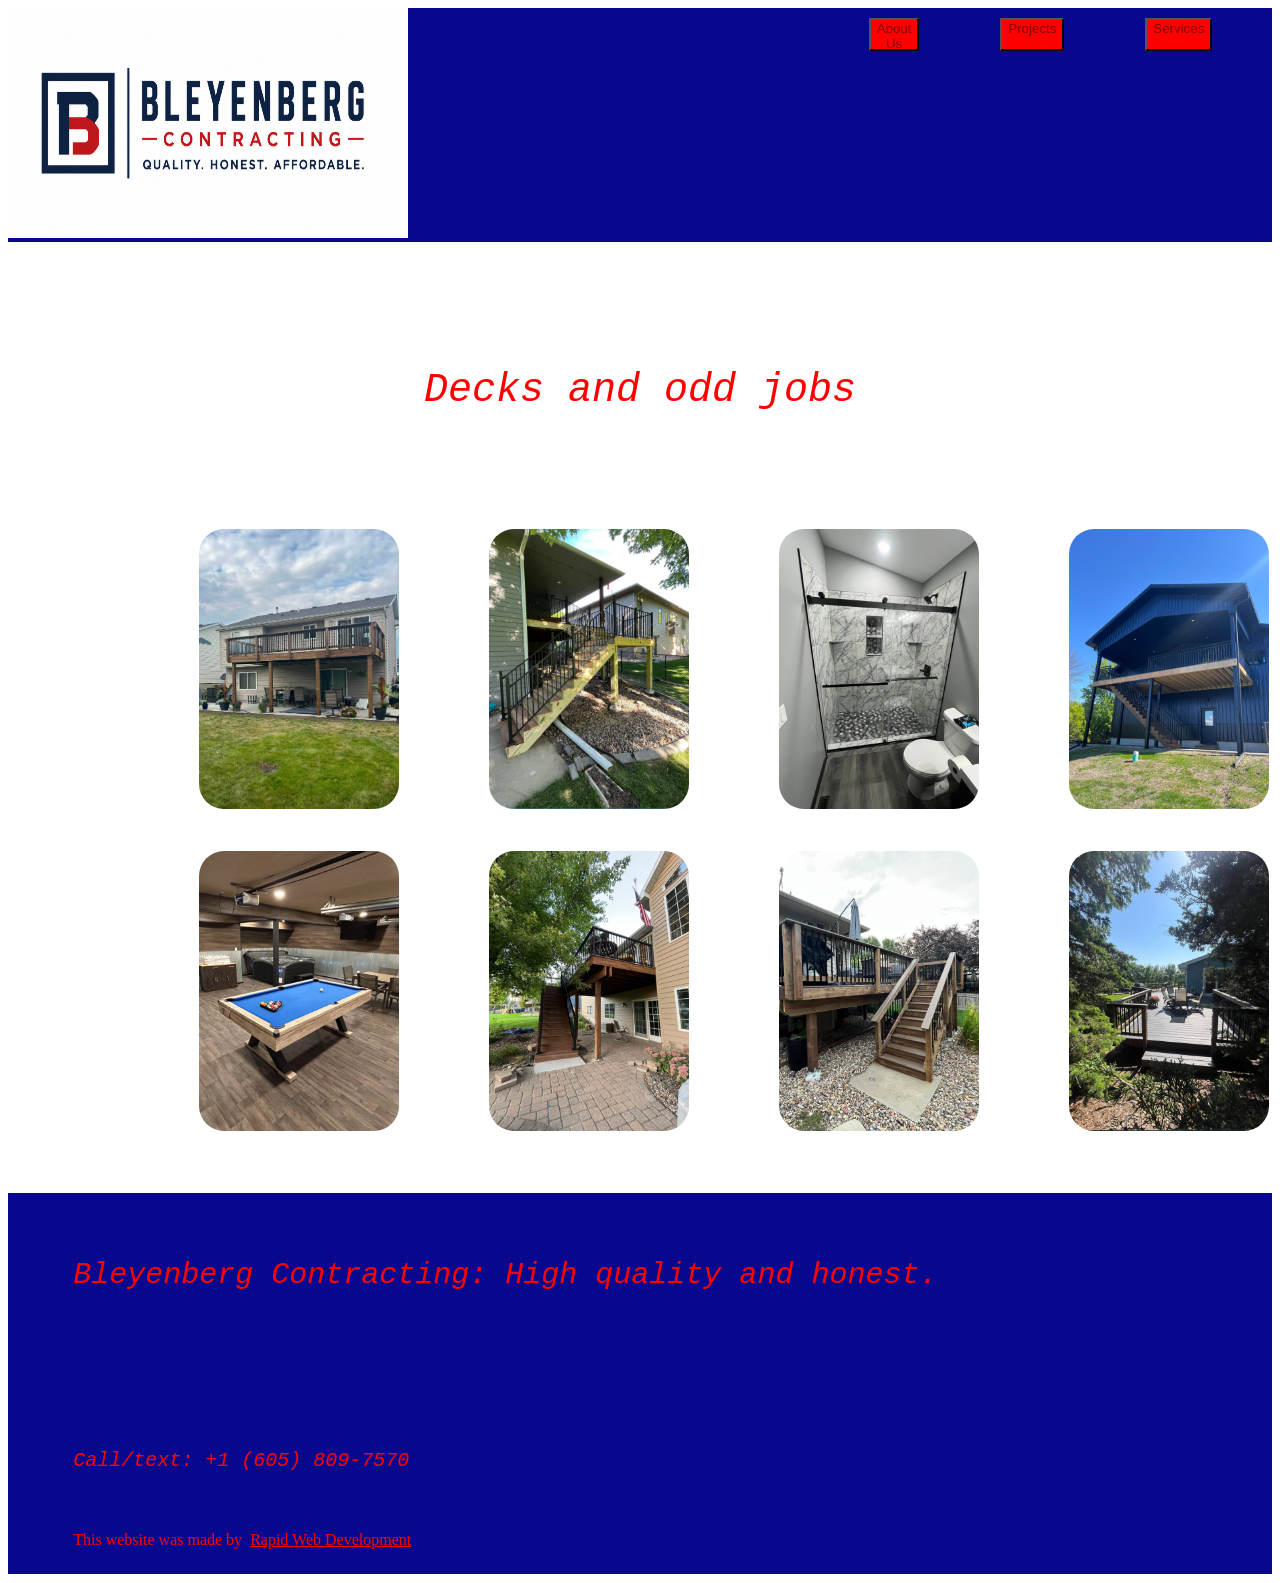
==== commit 19c44915: "Added attribute to RWD in footer" ====
--- a/index.html
+++ b/index.html
@@ -4,6 +4,8 @@
     <meta charset="UTF-8">
     <title>Bleyenberg Contracting</title>
     <link rel="stylesheet" href="styles.css">
+    <script src="web.js"></script>
+    <meta name="viewport" content="width=device-width, initial-scale=1.0">
 </head>
 <body>
      <div class="header">
@@ -11,7 +13,7 @@
         <a id="logo" href="index.html"></a>
         <div class="buttons">
   <button class="topbutton"><a id="subtext" href=about.html>About Us</a></button>
-   <button class="topbutton"><a id="subtext" href="kindwords.html">Kind Words</a></button>
+   <!--<button class="topbutton"><a id="subtext" href="kindwords.html">Kind Words</a></button>-->
    <button class="topbutton"><a id="subtext" href="projects.html">Projects</a></button>
    <button class="topbutton"><a id="subtext" href="services.html">Services</a></button>
         </div>
@@ -66,22 +68,6 @@
 </a>
 
 
-        <!--<div class="picturesntext">
-     <figure>
-    <img class="picture" src="pictures/cedartone.png" height="200px">
-     <figcaption id="undertext"></figcaption>
-    </figure>
-    <figure>
-    <img class="picture" src="pictures/cedartone.png" height="200px">
-     <figcaption id="undertext"></figcaption>
-    </figure>
-    <figure>
-    <img class="picture" src="pictures/cedartone.png" height="200px">
-     <figcaption id="undertext"></figcaption>
-    </figure>
-
-    
-   </div>-->
 
 
 
@@ -94,6 +80,7 @@
 
 <div class="contact">
     <p id="app">Call/text: +1 (605) 809-7570</p>
+<div class="attribute">This website was made by &nbsp;<a id="attributetxt" href="http://com-blitzkrieg-web-development.s3-website.us-east-2.amazonaws.com/ ">Rapid Web Development</a></div>
    
 
 </div>
--- a/styles.css
+++ b/styles.css
@@ -5,7 +5,15 @@
     background-color: rgb(8, 8, 143);
     padding: 0%;
     margin: 0%;
-    
+    width: 100%
+    
+}
+
+@media (max-width: 600px) {
+  .header {
+    flex-direction: column;
+    padding: 10px;
+  }
 }
 
 
@@ -45,7 +53,7 @@
 
 .topbutton {
     display: flex;
-    width: 25%;
+    width: 34%;
     height: 14%;
     margin: 5%;
     background-color: red;
@@ -297,7 +305,24 @@
 
 .projdescription {
     display: flex;
-    font-family: 'Courier New', Courier, monospace;
-    font-size: 20px;
-}
-
+    flex-direction: row;
+    font-family: 'Courier New', Courier, monospace;
+    font-size: 20px;
+}
+
+.attribute {
+    display: flex;
+    flex-direction: row;
+    color: red;
+}
+
+#attributetxt {
+    display: flex;
+    color: red;
+}
+
+#attlink {
+    display: flex;
+    flex-direction: row;
+    font-family: 'Courier New', Courier, monospace;
+}
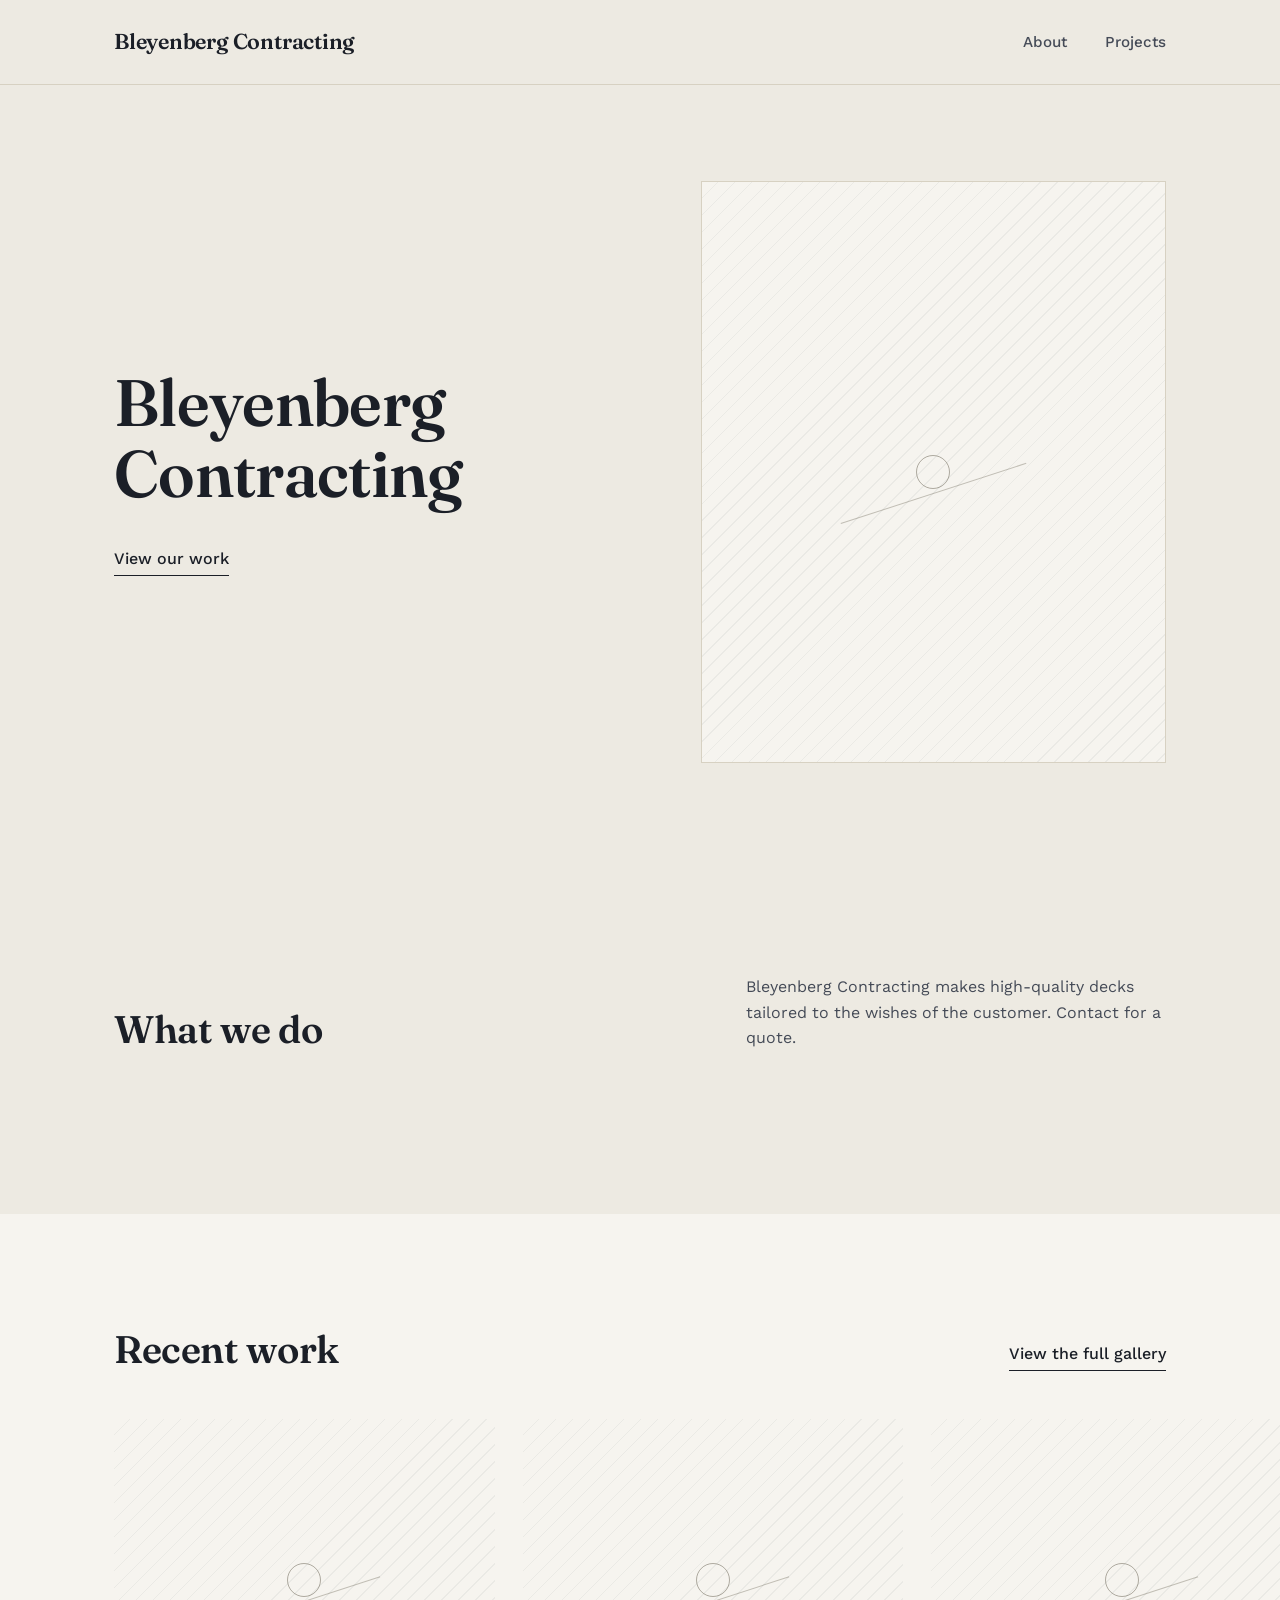
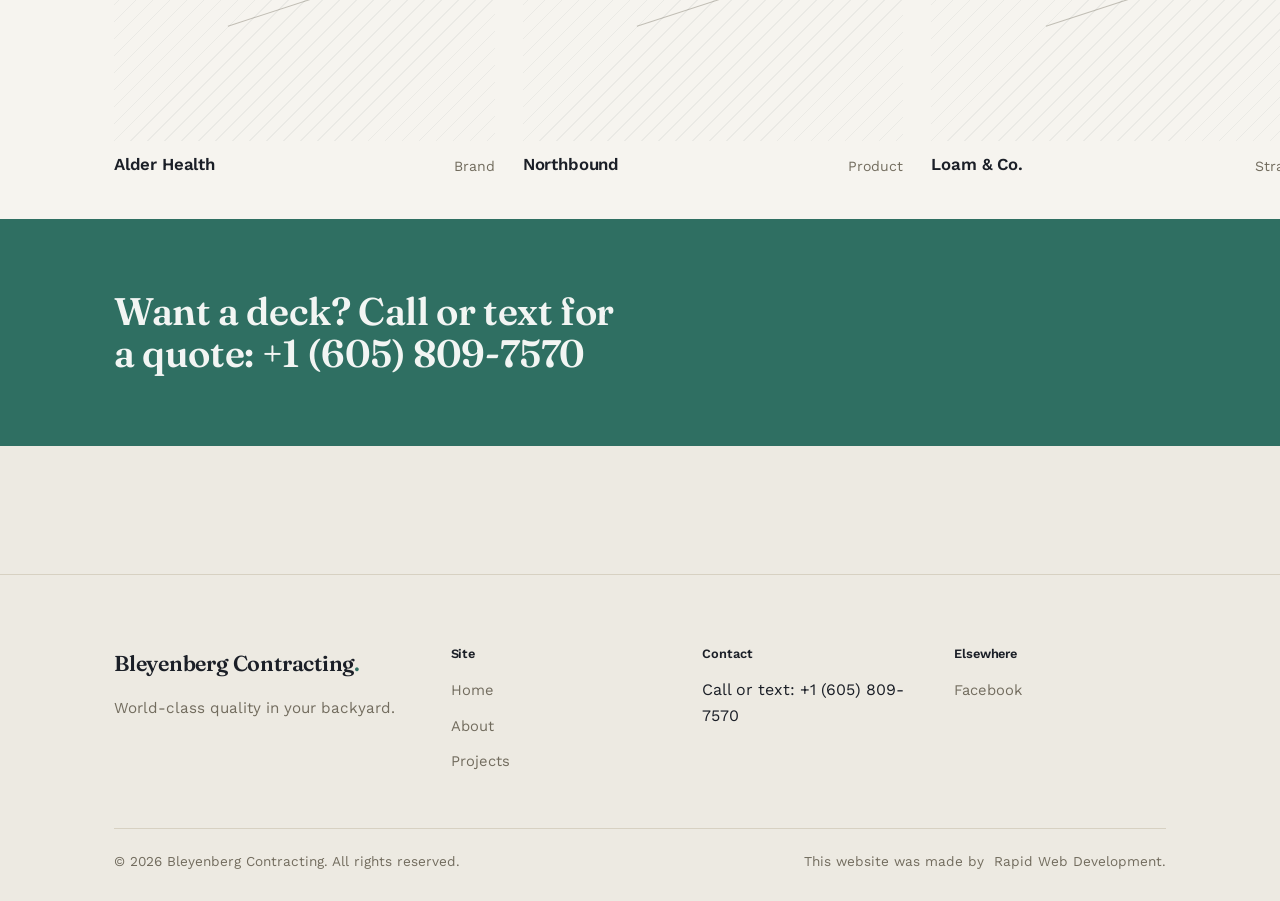
==== commit 4f75049f: "Began to revamp." ====
--- a/index.html
+++ b/index.html
@@ -1,92 +1,177 @@
 <!DOCTYPE html>
-<html lang="eng">
-    <head>
-    <meta charset="UTF-8">
-    <title>Bleyenberg Contracting</title>
-    <link rel="stylesheet" href="styles.css">
-    <script src="web.js"></script>
-    <meta name="viewport" content="width=device-width, initial-scale=1.0">
+<html lang="en">
+<head>
+<meta charset="UTF-8">
+<meta name="viewport" content="width=device-width, initial-scale=1.0">
+<title>Bleyenberg Contracting</title>
+<meta name="description" content="Fernwood is a design and strategy studio helping ambitious teams build considered products and brands.">
+<link rel="stylesheet" href="style.css">
 </head>
 <body>
-     <div class="header">
-       <a href="index.html"><img src="pictures/logo.png" width="400px" height="230px"></a>
-        <a id="logo" href="index.html"></a>
-        <div class="buttons">
-  <button class="topbutton"><a id="subtext" href=about.html>About Us</a></button>
-   <!--<button class="topbutton"><a id="subtext" href="kindwords.html">Kind Words</a></button>-->
-   <button class="topbutton"><a id="subtext" href="projects.html">Projects</a></button>
-   <button class="topbutton"><a id="subtext" href="services.html">Services</a></button>
+
+<header class="site-header">
+  <div class="wrap">
+    <a href="index.html" class="logo">Bleyenberg Contracting<span></span></a>
+    <nav class="nav-links" id="nav-links">
+      <!--<a href="index.html" class="active">Home</a>-->
+      <a href="about.html">About</a>
+      <a href="gallery.html">Projects</a>
+      <!--<a href="contact.html">Contact</a>-->
+      <!--<a href="contact.html" class="btn nav-cta">Start a project</a>-->
+    </nav>
+    <button class="nav-toggle" aria-expanded="false" aria-controls="nav-links" aria-label="Toggle menu">
+      <span></span>
+    </button>
+  </div>
+</header>
+
+<main>
+
+  <!-- Hero -->
+  <section class="hero">
+    <div class="wrap hero-grid">
+      <div class="hero-copy">
+        <h1>Bleyenberg Contracting</h1>
+       <!-- <p class="hero-lede"></p>-->
+        <div class="hero-actions">
+          <!--<a href="contact.html" class="btn"></a>-->
+          <a href="gallery.html" class="link-underline">View our work</a>
         </div>
-                                                
+      </div>
+      <div class="hero-visual">
+        <div class="placeholder-fill"></div>
+        <!--<span class="tag">Selected work, 2026</span>-->
+      </div>
     </div>
+  </section>
 
-        </div>
+  <!-- Stats -->
+  <!--<div class="wrap">
+    <div class="stat-row">
+      <div class="stat">
+        <div class="num">12</div>
+        <div class="label">years in practice</div>
+      </div>
+      <div class="stat">
+        <div class="num">64</div>
+        <div class="label">projects shipped</div>
+      </div>
+      <div class="stat">
+        <div class="num">9</div>
+        <div class="label">people on the team</div>
+      </div>
+    </div>
+  </div>-->
 
-        <div class="nonsense">
-            <div class="sumup">
-                Decks and odd jobs
-            </div>
-        </div>
+  <!-- Services -->
+  <section class="section">
+    <div class="wrap">
+      <div class="section-head">
+        <h2>What we do</h2>
+        <p>Bleyenberg Contracting makes high-quality decks tailored to the wishes of the customer. Contact for a quote.</p>
+      </div>
+      <!--<ul class="row-list">
+        <li>
+          <h3>Brand &amp; identity</h3>
+          <p>Naming, visual identity, and the guidelines that keep a brand consistent as it grows.</p>
+          <a href="gallery.html" class="link-underline">View work</a>
+        </li>
+        <li>
+          <h3>Product design</h3>
+          <p>Interfaces for web and mobile, from early product exploration through to detailed UI.</p>
+          <a href="gallery.html" class="link-underline">View work</a>
+        </li>
+        <li>
+          <h3>Strategy &amp; research</h3>
+          <p>Positioning, user research, and roadmaps that give design decisions a clear foundation.</p>
+          <a href="gallery.html" class="link-underline">View work</a>
+        </li>
+      </ul>
+    </div>-->
+  </section>
 
+  <!-- Work teaser -->
+  <section class="section on-paper-raised">
+    <div class="wrap">
+      <div class="section-head">
+        <h2>Recent work</h2>
+        <a href="gallery.html" class="link-underline">View the full gallery</a>
+      </div>
+      <div class="teaser-grid">
+        <a class="teaser-card" href="gallery.html">
+          <div class="placeholder-fill"></div>
+          <div class="cap">
+            <h4>Alder Health</h4>
+            <span class="cat">Brand</span>
+          </div>
+        </a>
+        <a class="teaser-card" href="gallery.html">
+          <div class="placeholder-fill"></div>
+          <div class="cap">
+            <h4>Northbound</h4>
+            <span class="cat">Product</span>
+          </div>
+        </a>
+        <a class="teaser-card" href="gallery.html">
+          <div class="placeholder-fill"></div>
+          <div class="cap">
+            <h4>Loam &amp; Co.</h4>
+            <span class="cat">Strategy</span>
+          </div>
+        </a>
+      </div>
+    </div>
+  </section>
 
-<a href="projects.html">
-<div class="picturesntext">
-                                                            <figure>
-                                                            <img class ="grandprix" src="pictures/cedartone.png" height="200px" width="200px">
-                                                            <div id="undertext"></div>
-                                                            </figure>
-                                                            <figure>
-                                                            <img class ="grandprix" src="pictures/greentree.png" height="200px" width="200px">
-                                                            <div id="undertext"></div>
-                                                            </figure>
-                                                            <figure>
-                                                            <img class ="grandprix" src="pictures/bathroom.png" height="200px" width="200px">
-                                                            <div id="undertext"></div>
-                                                            </figure>
-                                                            <figure>
-                                                            <img class ="grandprix" src="pictures/richdeck.png" height="200px" width="200px">
-                                                            <div id="undertext"></div>
-                                                            </figure>
-                                                            <figure>
-                                                            <img class ="grandprix" src="pictures/pooltable.png" height="200px" width="200px">
-                                                            <div id="undertext"></div>
-                                                            </figure>
-                                                            <figure>
-                                                            <img class ="grandprix" src="pictures/cedartone2 (2).png" height="200px" width="200px">
-                                                            <div id="undertext"></div>
-                                                            </figure>
-                                                            <figure>
-                                                            <img class ="grandprix" src="pictures/cedartone3.png" height="200px" width="200px">
-                                                            <div id="undertext"></div>
-                                                            </figure>
-                                                            <figure>
-                                                            <img class ="grandprix" src="pictures/cedartone4.png" height="200px" width="200px">
-                                                            <div id="undertext"></div>
-                                                            </figure>
+  <!-- CTA -->
+  <section class="section tight cta-band on-accent">
+    <div class="wrap">
+      <h2>Want a deck? Call or text for a quote: +1 (605) 809-7570</h2>
+      <!--<a href="contact.html" class="btn">Get in touch</a>-->
+    </div>
+  </section>
 
-                                </div>
-</a>
+</main>
 
+<footer class="site-footer">
+  <div class="wrap">
+    <div class="footer-grid">
+      <div class="footer-brand">
+        <a href="index.html" class="logo">Bleyenberg Contracting<span>.</span></a>
+        <p>World-class quality in your backyard.</p>
+      </div>
+      <div class="footer-col">
+        <h4>Site</h4>
+        <ul>
+          <li><a href="index.html">Home</a></li>
+          <li><a href="about.html">About</a></li>
+          <li><a href="gallery.html">Projects</a></li>
+          <!--<li><a href="contact.html">Contact</a></li>-->
+        </ul>
+      </div>
+      <div class="footer-col">
+        <h4>Contact</h4>
+        <ul>
+          <!--<li><a href="mailto:hello@fernwoodstudio.co">hello@fernwoodstudio.co</a></li>-->
+          <li> Call or text: +1 (605) 809-7570</a></li>
+        </ul>
+      </div>
+      <div class="footer-col">
+        <h4>Elsewhere</h4>
+        <ul>
+          <li><a href="#">Facebook</a></li>
+          <!--<li><a href="#">LinkedIn</a></li>
+          <li><a href="#">Are.na</a></li>-->
+        </ul>
+      </div>
+    </div>
+    <div class="footer-bottom">
+      <span>© 2026 Bleyenberg Contracting. All rights reserved.</span>
+      <span>This website was made by &nbsp;<a href="http://com-blitzkrieg-web-development.s3-website.us-east-2.amazonaws.com/">Rapid Web Development</a>. </span>
+    </div>
+  </div>
+</footer>
 
-
-
-
-<div class="footer">
-    <p class="footertext">
-        Bleyenberg Contracting: High quality and honest.
-    </p>
-
-
-
-<div class="contact">
-    <p id="app">Call/text: +1 (605) 809-7570</p>
-<div class="attribute">This website was made by &nbsp;<a id="attributetxt" href="http://com-blitzkrieg-web-development.s3-website.us-east-2.amazonaws.com/ ">Rapid Web Development</a></div>
-   
-
-</div>
-</div>
-
-
-</div>
+<script src="js/main.js"></script>
 </body>
-</html>+</html>
--- a/style.css
+++ b/style.css
@@ -0,0 +1,641 @@
+/* ===========================================================
+   Fernwood — shared stylesheet
+   =========================================================== */
+
+@import url('https://fonts.googleapis.com/css2?family=Fraunces:ital,opsz,wght@0,9..144,340;0,9..144,480;0,9..144,600;1,9..144,420&family=Work+Sans:wght@400;500;600&display=swap');
+
+:root{
+  --ink:        #1B1F27;
+  --ink-soft:   #454B57;
+  --muted:      #726C5E;
+  --paper:      #EDEAE2;
+  --paper-raised: #F6F4EF;
+  --line:       #D7D1C2;
+  --accent:     #2F6F62;
+  --accent-ink: #F2F5F3;
+  --accent-soft:#DEE7E2;
+  --clay:       #B5563C;
+
+  --serif: 'Fraunces', Georgia, serif;
+  --sans:  'Work Sans', -apple-system, BlinkMacSystemFont, 'Segoe UI', sans-serif;
+
+  --max: 1180px;
+  --gutter: clamp(20px, 5vw, 64px);
+}
+
+*, *::before, *::after{ box-sizing: border-box; }
+
+html{ scroll-behavior: smooth; }
+
+body{
+  margin: 0;
+  background: var(--paper);
+  color: var(--ink);
+  font-family: var(--sans);
+  font-size: 16px;
+  line-height: 1.6;
+  -webkit-font-smoothing: antialiased;
+}
+
+img{ max-width: 100%; display: block; }
+
+a{ color: inherit; text-decoration: none; }
+
+ul{ list-style: none; margin: 0; padding: 0; }
+
+h1, h2, h3, h4{
+  font-family: var(--serif);
+  font-weight: 600;
+  line-height: 1.08;
+  margin: 0;
+  color: var(--ink);
+  letter-spacing: -0.01em;
+}
+
+p{ margin: 0; }
+
+.wrap{
+  max-width: var(--max);
+  margin: 0 auto;
+  padding-left: var(--gutter);
+  padding-right: var(--gutter);
+}
+
+:focus-visible{
+  outline: 2px solid var(--accent);
+  outline-offset: 3px;
+}
+
+@media (prefers-reduced-motion: reduce){
+  *{ animation: none !important; transition: none !important; scroll-behavior: auto !important; }
+}
+
+/* ---------- buttons ---------- */
+
+.btn{
+  display: inline-flex;
+  align-items: center;
+  gap: 10px;
+  padding: 13px 26px;
+  font-family: var(--sans);
+  font-size: 0.95rem;
+  font-weight: 500;
+  border: 1px solid var(--ink);
+  background: var(--ink);
+  color: var(--paper-raised);
+  cursor: pointer;
+  transition: background .18s ease, color .18s ease, border-color .18s ease;
+}
+.btn:hover{ background: var(--accent); border-color: var(--accent); }
+
+.btn.ghost{
+  background: transparent;
+  color: var(--ink);
+  border-color: var(--ink);
+}
+.btn.ghost:hover{ background: var(--ink); color: var(--paper-raised); }
+
+.link-underline{
+  display: inline-block;
+  padding-bottom: 3px;
+  border-bottom: 1px solid var(--ink);
+  font-weight: 500;
+  transition: border-color .18s ease, color .18s ease;
+}
+.link-underline:hover{ color: var(--accent); border-color: var(--accent); }
+
+/* ---------- header / nav ---------- */
+
+.site-header{
+  position: sticky;
+  top: 0;
+  z-index: 40;
+  background: rgba(237,234,226,0.92);
+  backdrop-filter: blur(6px);
+  border-bottom: 1px solid var(--line);
+}
+
+.site-header .wrap{
+  display: flex;
+  align-items: center;
+  justify-content: space-between;
+  height: 84px;
+}
+
+.logo{
+  font-family: var(--serif);
+  font-size: 1.35rem;
+  font-weight: 600;
+  letter-spacing: -0.01em;
+}
+.logo span{ color: var(--accent); }
+
+.nav-links{
+  display: flex;
+  align-items: center;
+  gap: clamp(20px, 3vw, 44px);
+}
+
+.nav-links a{
+  font-size: 0.95rem;
+  font-weight: 500;
+  color: var(--ink-soft);
+  position: relative;
+  padding: 4px 0;
+}
+.nav-links a:hover{ color: var(--ink); }
+.nav-links a.active{ color: var(--ink); }
+.nav-links a.active::after{
+  content: "";
+  position: absolute;
+  left: 0; right: 0; bottom: -3px;
+  height: 2px;
+  background: var(--accent);
+}
+
+.nav-cta{ margin-left: 8px; }
+
+.nav-toggle{
+  display: none;
+  width: 40px;
+  height: 40px;
+  border: 1px solid var(--ink);
+  background: transparent;
+  cursor: pointer;
+  position: relative;
+  flex-shrink: 0;
+}
+.nav-toggle span,
+.nav-toggle span::before,
+.nav-toggle span::after{
+  content: "";
+  position: absolute;
+  left: 9px; right: 9px;
+  height: 1.5px;
+  background: var(--ink);
+  transition: transform .25s ease, opacity .25s ease, top .25s ease;
+}
+.nav-toggle span{ top: 19px; }
+.nav-toggle span::before{ top: -7px; }
+.nav-toggle span::after{ top: 7px; }
+
+.nav-toggle[aria-expanded="true"] span{ background: transparent; }
+.nav-toggle[aria-expanded="true"] span::before{ top: 0; transform: rotate(45deg); }
+.nav-toggle[aria-expanded="true"] span::after{ top: 0; transform: rotate(-45deg); }
+
+/* ---------- footer ---------- */
+
+.site-footer{
+  border-top: 1px solid var(--line);
+  margin-top: clamp(80px, 10vw, 140px);
+  padding: clamp(48px, 6vw, 72px) 0 28px;
+}
+
+.footer-grid{
+  display: grid;
+  grid-template-columns: 1.4fr 1fr 1fr 1fr;
+  gap: 40px;
+  padding-bottom: 44px;
+}
+
+.footer-brand p{
+  color: var(--muted);
+  max-width: 32ch;
+  margin-top: 14px;
+  font-size: 0.95rem;
+}
+
+.footer-col h4{
+  font-family: var(--sans);
+  font-size: 0.8rem;
+  font-weight: 600;
+  color: var(--ink);
+  margin-bottom: 16px;
+}
+
+.footer-col ul li{ margin-bottom: 10px; }
+.footer-col ul li a{
+  color: var(--muted);
+  font-size: 0.92rem;
+}
+.footer-col ul li a:hover{ color: var(--accent); }
+
+.footer-bottom{
+  display: flex;
+  justify-content: space-between;
+  align-items: center;
+  border-top: 1px solid var(--line);
+  padding-top: 22px;
+  color: var(--muted);
+  font-size: 0.85rem;
+  flex-wrap: wrap;
+  gap: 12px;
+}
+
+/* ---------- generic section helpers ---------- */
+
+.section{ padding: clamp(64px, 9vw, 120px) 0; }
+.section.tight{ padding: clamp(40px, 6vw, 72px) 0; }
+.section.on-paper-raised{ background: var(--paper-raised); }
+.section.on-accent{ background: var(--accent); color: var(--accent-ink); }
+.section.on-accent h2, .section.on-accent h3{ color: var(--accent-ink); }
+
+.eyebrow{
+  font-size: 0.85rem;
+  color: var(--muted);
+  margin-bottom: 14px;
+}
+
+.section-head{
+  display: flex;
+  justify-content: space-between;
+  align-items: flex-end;
+  gap: 24px;
+  margin-bottom: 48px;
+  flex-wrap: wrap;
+}
+
+.section-head h2{ font-size: clamp(1.8rem, 3vw, 2.5rem); max-width: 20ch; }
+.section-head p{ max-width: 42ch; color: var(--ink-soft); }
+
+hr.rule{
+  border: none;
+  border-top: 1px solid var(--line);
+  margin: 0;
+}
+
+/* ---------- hero ---------- */
+
+.hero{
+  padding-top: clamp(56px, 8vw, 96px);
+  padding-bottom: clamp(56px, 8vw, 96px);
+}
+
+.hero-grid{
+  display: grid;
+  grid-template-columns: 1.05fr 0.95fr;
+  gap: clamp(32px, 6vw, 72px);
+  align-items: center;
+}
+
+.hero h1{
+  font-size: clamp(2.4rem, 5.4vw, 4.1rem);
+  max-width: 14ch;
+}
+
+.hero-lede{
+  margin-top: 24px;
+  font-size: 1.1rem;
+  color: var(--ink-soft);
+  max-width: 46ch;
+}
+
+.hero-actions{
+  margin-top: 36px;
+  display: flex;
+  gap: 16px;
+  flex-wrap: wrap;
+}
+
+.hero-visual{
+  position: relative;
+  border: 1px solid var(--line);
+  background: var(--paper-raised);
+  aspect-ratio: 4 / 5;
+  overflow: hidden;
+}
+
+.hero-visual .placeholder-fill{ height: 100%; }
+
+.hero-visual .tag{
+  position: absolute;
+  left: 18px;
+  bottom: 18px;
+  background: var(--ink);
+  color: var(--paper-raised);
+  font-size: 0.8rem;
+  padding: 8px 14px;
+}
+
+/* stat row */
+
+.stat-row{
+  display: grid;
+  grid-template-columns: repeat(3, 1fr);
+  border-top: 1px solid var(--line);
+  border-bottom: 1px solid var(--line);
+}
+
+.stat{
+  padding: 32px var(--gutter);
+  border-left: 1px solid var(--line);
+}
+.stat:first-child{ border-left: none; }
+
+.stat .num{
+  font-family: var(--serif);
+  font-size: clamp(2rem, 4vw, 2.8rem);
+  color: var(--accent);
+}
+.stat .label{
+  margin-top: 6px;
+  color: var(--muted);
+  font-size: 0.92rem;
+}
+
+/* ---------- row list (services, values) ---------- */
+
+.row-list li{
+  border-top: 1px solid var(--line);
+  padding: 28px 0;
+  display: grid;
+  grid-template-columns: 2fr 3fr auto;
+  gap: 24px;
+  align-items: center;
+}
+.row-list li:last-child{ border-bottom: 1px solid var(--line); }
+
+.row-list h3{ font-size: 1.3rem; }
+.row-list p{ color: var(--ink-soft); }
+
+/* ---------- placeholder image blocks ---------- */
+
+.placeholder-fill{
+  width: 100%;
+  height: 100%;
+  min-height: 100%;
+  background:
+    repeating-linear-gradient(135deg,
+      transparent, transparent 11px,
+      rgba(27,31,39,0.05) 11px, rgba(27,31,39,0.05) 12px),
+    var(--paper-raised);
+  position: relative;
+  display: flex;
+  align-items: center;
+  justify-content: center;
+}
+
+.placeholder-fill::before{
+  content: "";
+  width: 34px;
+  height: 34px;
+  border: 1px solid var(--muted);
+  border-radius: 50%;
+  opacity: 0.55;
+}
+
+.placeholder-fill::after{
+  content: "";
+  position: absolute;
+  width: 42%;
+  height: 1px;
+  background: var(--muted);
+  opacity: 0.4;
+  transform: translateY(22px) rotate(-18deg);
+}
+
+/* ---------- work / gallery teaser grid ---------- */
+
+.teaser-grid{
+  display: grid;
+  grid-template-columns: repeat(3, 1fr);
+  gap: 28px;
+}
+
+.teaser-card .placeholder-fill{ aspect-ratio: 4 / 3; }
+
+.teaser-card .cap{
+  margin-top: 14px;
+  display: flex;
+  justify-content: space-between;
+  gap: 12px;
+}
+.teaser-card h4{ font-size: 1.05rem; font-weight: 600; font-family: var(--sans); }
+.teaser-card .cat{ color: var(--muted); font-size: 0.88rem; white-space: nowrap; }
+
+/* ---------- CTA band ---------- */
+
+.cta-band .wrap{
+  display: flex;
+  justify-content: space-between;
+  align-items: center;
+  gap: 32px;
+  flex-wrap: wrap;
+}
+.cta-band h2{ font-size: clamp(1.7rem, 3.4vw, 2.4rem); max-width: 20ch; }
+.cta-band .btn{ border-color: var(--accent-ink); background: var(--accent-ink); color: var(--accent); }
+.cta-band .btn:hover{ background: var(--ink); color: var(--accent-ink); border-color: var(--ink); }
+
+/* ---------- page intro (about / gallery / contact) ---------- */
+
+.page-intro{
+  padding-top: clamp(48px, 7vw, 84px);
+  padding-bottom: clamp(32px, 5vw, 56px);
+}
+.page-intro .kicker{ color: var(--muted); margin-bottom: 18px; }
+.page-intro h1{ font-size: clamp(2.2rem, 4.6vw, 3.4rem); max-width: 18ch; }
+.page-intro .lede{ margin-top: 22px; max-width: 56ch; font-size: 1.08rem; color: var(--ink-soft); }
+
+/* ---------- two column editorial (about) ---------- */
+
+.editorial{
+  display: grid;
+  grid-template-columns: 1fr 2fr;
+  gap: clamp(24px, 5vw, 64px);
+  padding: 40px 0;
+  border-top: 1px solid var(--line);
+}
+.editorial:last-child{ border-bottom: 1px solid var(--line); }
+.editorial h3{ font-size: 1.4rem; }
+.editorial .body{ color: var(--ink-soft); max-width: 62ch; }
+.editorial .body p + p{ margin-top: 16px; }
+
+/* team grid */
+
+.team-grid{
+  display: grid;
+  grid-template-columns: repeat(4, 1fr);
+  gap: 28px;
+}
+.team-card .placeholder-fill{ aspect-ratio: 3 / 4; }
+.team-card .name{ margin-top: 14px; font-weight: 600; }
+.team-card .role{ color: var(--muted); font-size: 0.9rem; margin-top: 2px; }
+
+/* ---------- gallery page ---------- */
+
+.filter-bar{
+  display: flex;
+  gap: 10px;
+  flex-wrap: wrap;
+  padding-bottom: 40px;
+}
+
+.filter-btn{
+  padding: 9px 18px;
+  border: 1px solid var(--line);
+  background: transparent;
+  color: var(--ink-soft);
+  font-family: var(--sans);
+  font-size: 0.88rem;
+  font-weight: 500;
+  cursor: pointer;
+  transition: all .18s ease;
+}
+.filter-btn:hover{ border-color: var(--ink); color: var(--ink); }
+.filter-btn.active{ background: var(--ink); border-color: var(--ink); color: var(--paper-raised); }
+
+.gallery-grid{
+  display: grid;
+  grid-template-columns: repeat(3, 1fr);
+  gap: 26px;
+  padding-bottom: 40px;
+}
+
+.gallery-item{ opacity: 1; transition: opacity .25s ease, transform .25s ease; }
+.gallery-item.is-hidden{ display: none; }
+
+.gallery-item .frame{
+  aspect-ratio: 1 / 1;
+  border: 1px solid var(--line);
+  overflow: hidden;
+}
+.gallery-item.span-tall .frame{ aspect-ratio: 3 / 4; }
+.gallery-item.span-wide .frame{ aspect-ratio: 16 / 10; }
+
+.gallery-item:hover .placeholder-fill{ background-color: var(--accent-soft); }
+
+.gallery-item .meta{
+  margin-top: 14px;
+  display: flex;
+  justify-content: space-between;
+  gap: 10px;
+  border-top: 1px solid var(--line);
+  padding-top: 12px;
+}
+.gallery-item .meta .title{ font-weight: 600; font-size: 0.98rem; }
+.gallery-item .meta .cat{ color: var(--muted); font-size: 0.85rem; white-space: nowrap; }
+
+/* masonry-ish: let some items span 2 rows on wide screens */
+@media (min-width: 900px){
+  .gallery-grid{ grid-auto-flow: dense; }
+  .gallery-item.span-2{ grid-column: span 2; }
+}
+
+/* ---------- contact ---------- */
+
+.contact-grid{
+  display: grid;
+  grid-template-columns: 1fr 1.2fr;
+  gap: clamp(32px, 6vw, 80px);
+}
+
+.contact-info .item{
+  border-top: 1px solid var(--line);
+  padding: 22px 0;
+}
+.contact-info .item:last-child{ border-bottom: 1px solid var(--line); }
+.contact-info .label{ color: var(--muted); font-size: 0.85rem; margin-bottom: 6px; }
+.contact-info .value{ font-size: 1.05rem; }
+
+.map-block{
+  margin-top: 32px;
+  aspect-ratio: 16 / 10;
+  border: 1px solid var(--line);
+}
+
+form.contact-form .field{ margin-bottom: 26px; }
+
+.contact-form label{
+  display: block;
+  font-size: 0.85rem;
+  color: var(--muted);
+  margin-bottom: 8px;
+}
+
+.contact-form input,
+.contact-form textarea{
+  width: 100%;
+  border: none;
+  border-bottom: 1px solid var(--line);
+  background: transparent;
+  padding: 10px 2px;
+  font-family: var(--sans);
+  font-size: 1rem;
+  color: var(--ink);
+  resize: vertical;
+}
+.contact-form input:focus,
+.contact-form textarea:focus{
+  outline: none;
+  border-bottom-color: var(--accent);
+}
+
+.contact-form textarea{ min-height: 120px; }
+
+.form-note{
+  margin-top: 8px;
+  font-size: 0.85rem;
+  color: var(--muted);
+}
+
+/* ===========================================================
+   Responsive
+   =========================================================== */
+
+@media (max-width: 980px){
+  .footer-grid{ grid-template-columns: 1.2fr 1fr 1fr; }
+  .team-grid{ grid-template-columns: repeat(3, 1fr); }
+  .gallery-grid{ grid-template-columns: repeat(2, 1fr); }
+  .teaser-grid{ grid-template-columns: repeat(2, 1fr); }
+}
+
+@media (max-width: 860px){
+  .hero-grid{ grid-template-columns: 1fr; }
+  .hero-visual{ order: -1; aspect-ratio: 16/9; }
+  .editorial{ grid-template-columns: 1fr; }
+  .contact-grid{ grid-template-columns: 1fr; }
+  .row-list li{ grid-template-columns: 1fr; gap: 8px; }
+}
+
+@media (max-width: 720px){
+  .nav-links{
+    position: fixed;
+    inset: 84px 0 0 0;
+    background: var(--paper);
+    flex-direction: column;
+    align-items: flex-start;
+    justify-content: flex-start;
+    gap: 0;
+    padding: 12px var(--gutter) 40px;
+    transform: translateX(100%);
+    transition: transform .3s ease;
+    overflow-y: auto;
+  }
+  .nav-links.is-open{ transform: translateX(0); }
+  .nav-links a{
+    width: 100%;
+    padding: 18px 0;
+    border-bottom: 1px solid var(--line);
+    font-size: 1.05rem;
+  }
+  .nav-links a.active::after{ display: none; }
+  .nav-cta{ margin-left: 0; margin-top: 20px; }
+  .nav-toggle{ display: block; }
+
+  .stat-row{ grid-template-columns: 1fr; }
+  .stat{ border-left: none; border-top: 1px solid var(--line); }
+  .stat:first-child{ border-top: none; }
+
+  .footer-grid{ grid-template-columns: 1fr 1fr; row-gap: 32px; }
+  .team-grid{ grid-template-columns: repeat(2, 1fr); }
+  .gallery-grid{ grid-template-columns: repeat(2, 1fr); gap: 16px; }
+  .teaser-grid{ grid-template-columns: 1fr; }
+  .gallery-item.span-2{ grid-column: auto; }
+}
+
+@media (max-width: 520px){
+  .footer-grid{ grid-template-columns: 1fr; }
+  .gallery-grid{ grid-template-columns: 1fr; }
+  .team-grid{ grid-template-columns: 1fr 1fr; }
+  .cta-band .wrap{ flex-direction: column; align-items: flex-start; }
+}
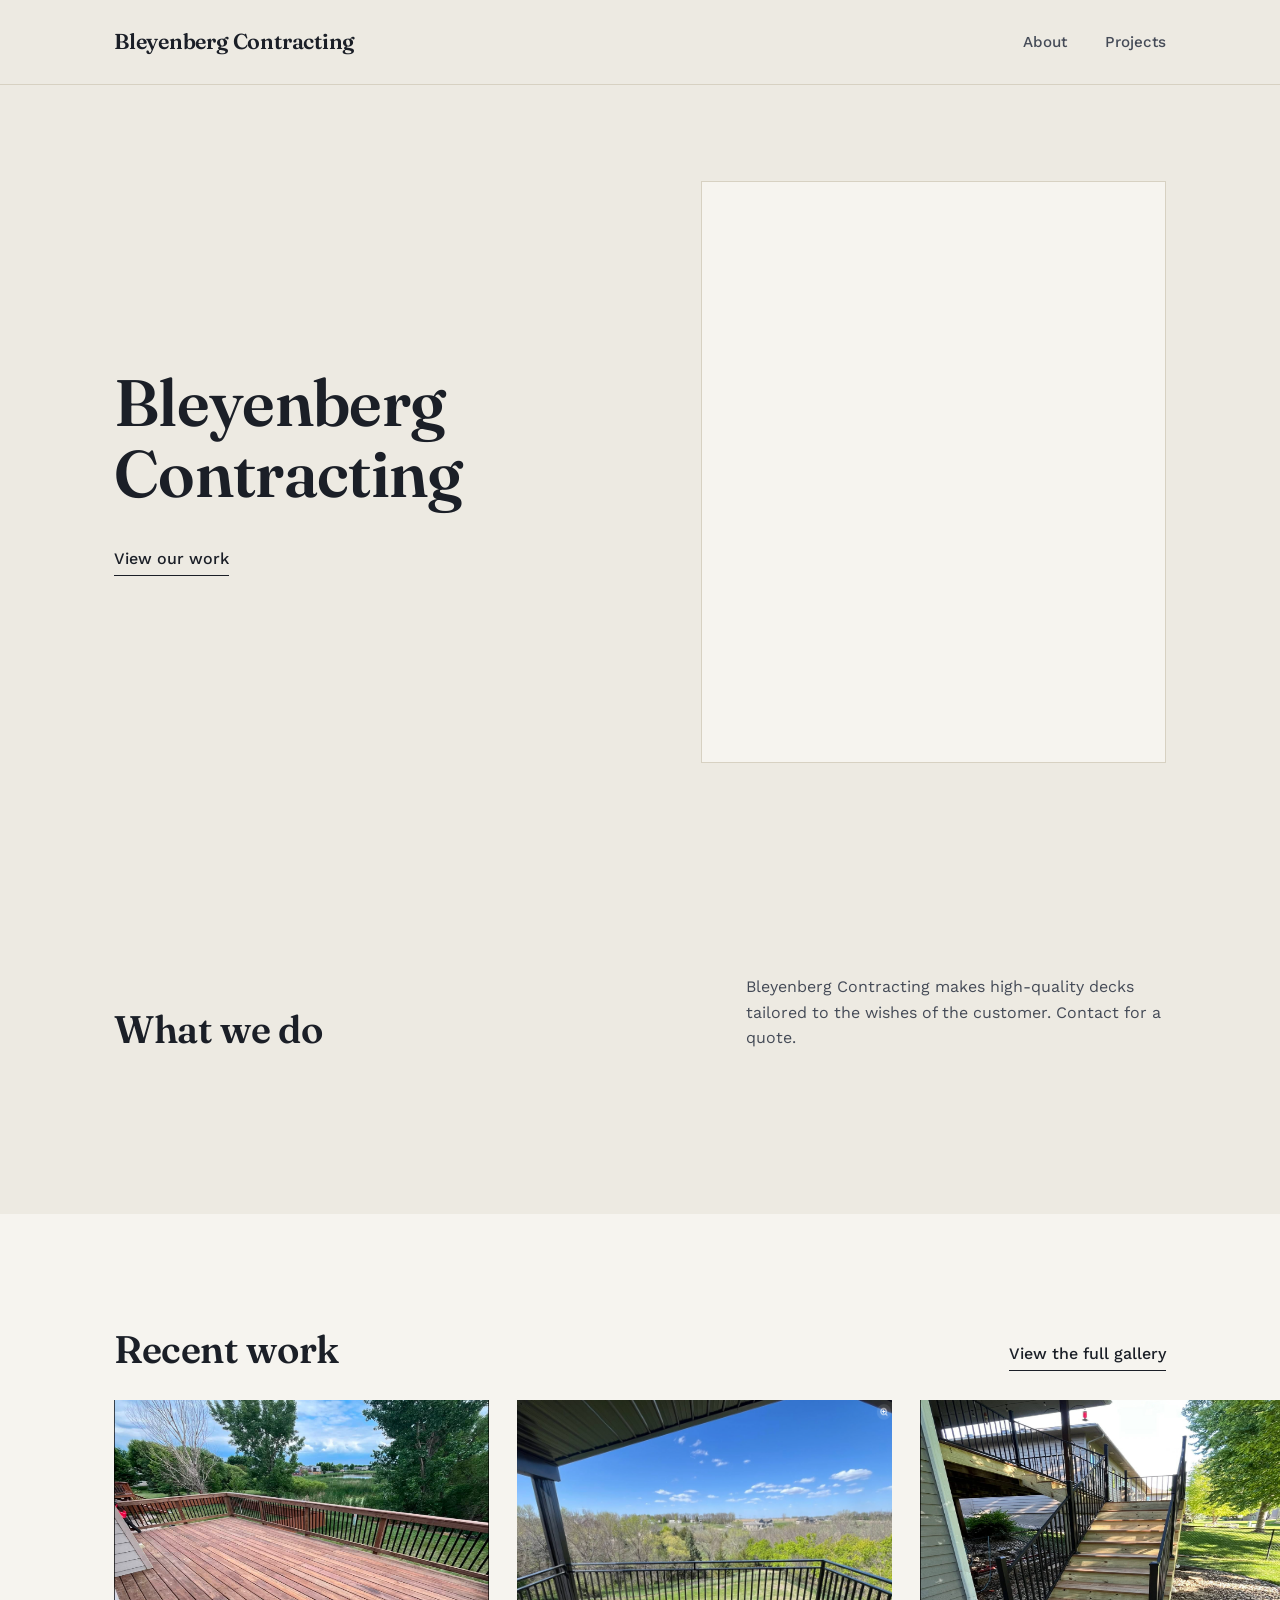
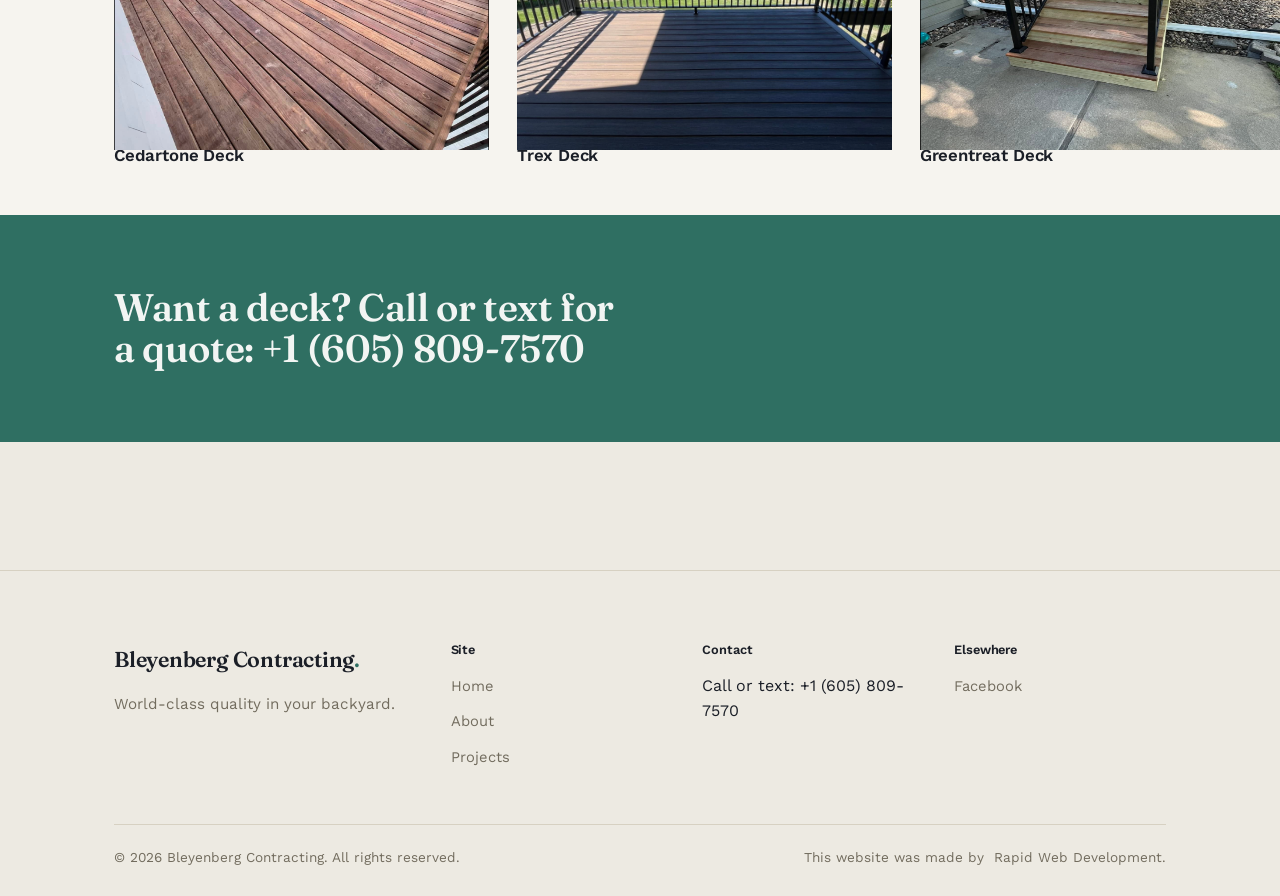
==== commit d51455e3: "Revamped." ====
--- a/index.html
+++ b/index.html
@@ -99,24 +99,24 @@
       </div>
       <div class="teaser-grid">
         <a class="teaser-card" href="gallery.html">
-          <div class="placeholder-fill"></div>
+          <div class="placeholder-fill"><img src="pictures/cedartone2.png"> </div>
           <div class="cap">
-            <h4>Alder Health</h4>
-            <span class="cat">Brand</span>
+            <h4>Cedartone Deck</h4>
+            <!--<span class="cat">Brand</span>-->
           </div>
         </a>
         <a class="teaser-card" href="gallery.html">
-          <div class="placeholder-fill"></div>
+         <div class="placeholder-fill"><img src="pictures/richdeck2.png"> </div>
           <div class="cap">
-            <h4>Northbound</h4>
-            <span class="cat">Product</span>
+            <h4>Trex Deck</h4>
+            <!--<span class="cat">Product</span>-->
           </div>
         </a>
         <a class="teaser-card" href="gallery.html">
-          <div class="placeholder-fill"></div>
+          <div class="placeholder-fill"><img src="pictures/greentreat/Screenshot 2026-08-13 110657.png"> </div>
           <div class="cap">
-            <h4>Loam &amp; Co.</h4>
-            <span class="cat">Strategy</span>
+            <h4>Greentreat Deck</h4>
+            <!--<span class="cat">Strategy</span>-->
           </div>
         </a>
       </div>
--- a/style.css
+++ b/style.css
@@ -37,7 +37,7 @@
   -webkit-font-smoothing: antialiased;
 }
 
-img{ max-width: 100%; display: block; }
+img{ max-width: 100%; display: block; width: 850px; height: 350px;}
 
 a{ color: inherit; text-decoration: none; }
 
@@ -364,11 +364,11 @@
   width: 100%;
   height: 100%;
   min-height: 100%;
-  background:
+  /*background:
     repeating-linear-gradient(135deg,
       transparent, transparent 11px,
       rgba(27,31,39,0.05) 11px, rgba(27,31,39,0.05) 12px),
-    var(--paper-raised);
+    var(--paper-raised);*/
   position: relative;
   display: flex;
   align-items: center;
@@ -376,7 +376,7 @@
 }
 
 .placeholder-fill::before{
-  content: "";
+  /*content: "";*/
   width: 34px;
   height: 34px;
   border: 1px solid var(--muted);
@@ -385,7 +385,7 @@
 }
 
 .placeholder-fill::after{
-  content: "";
+  /*content: "";*/
   position: absolute;
   width: 42%;
   height: 1px;
